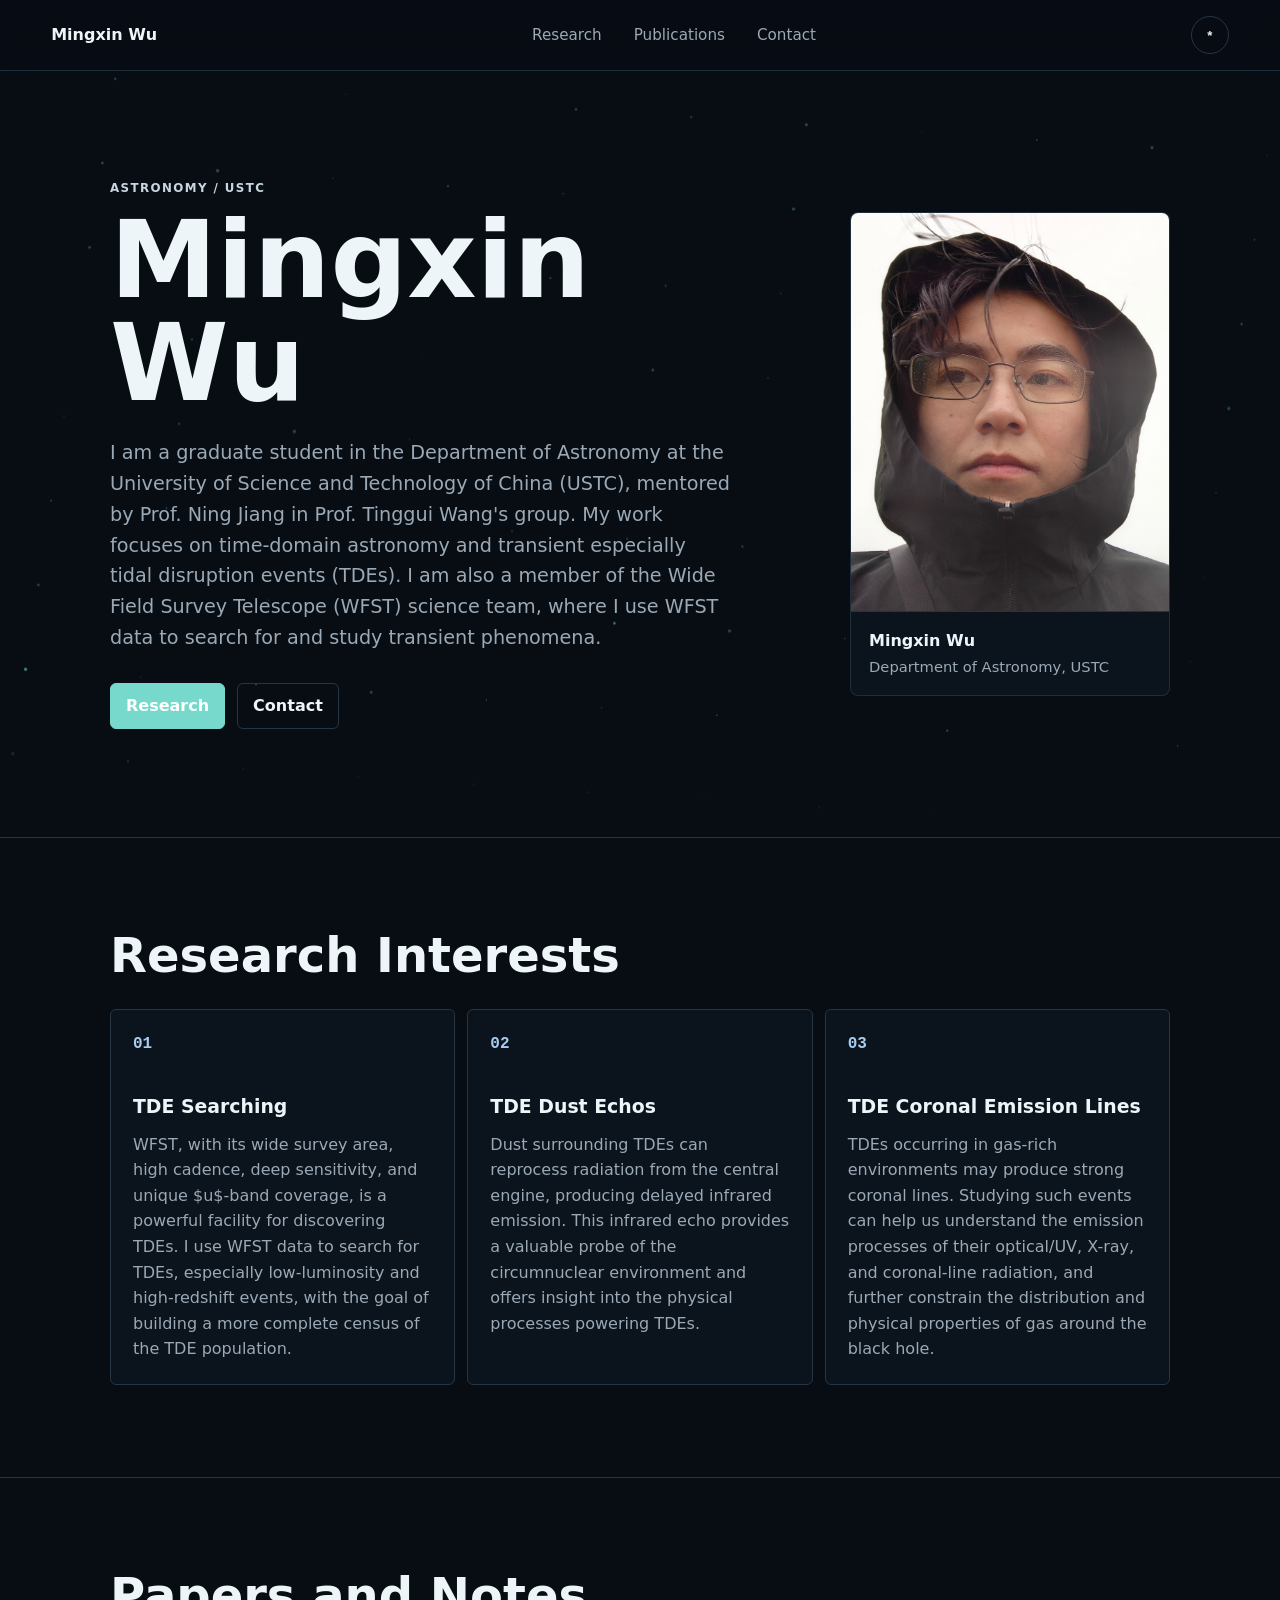
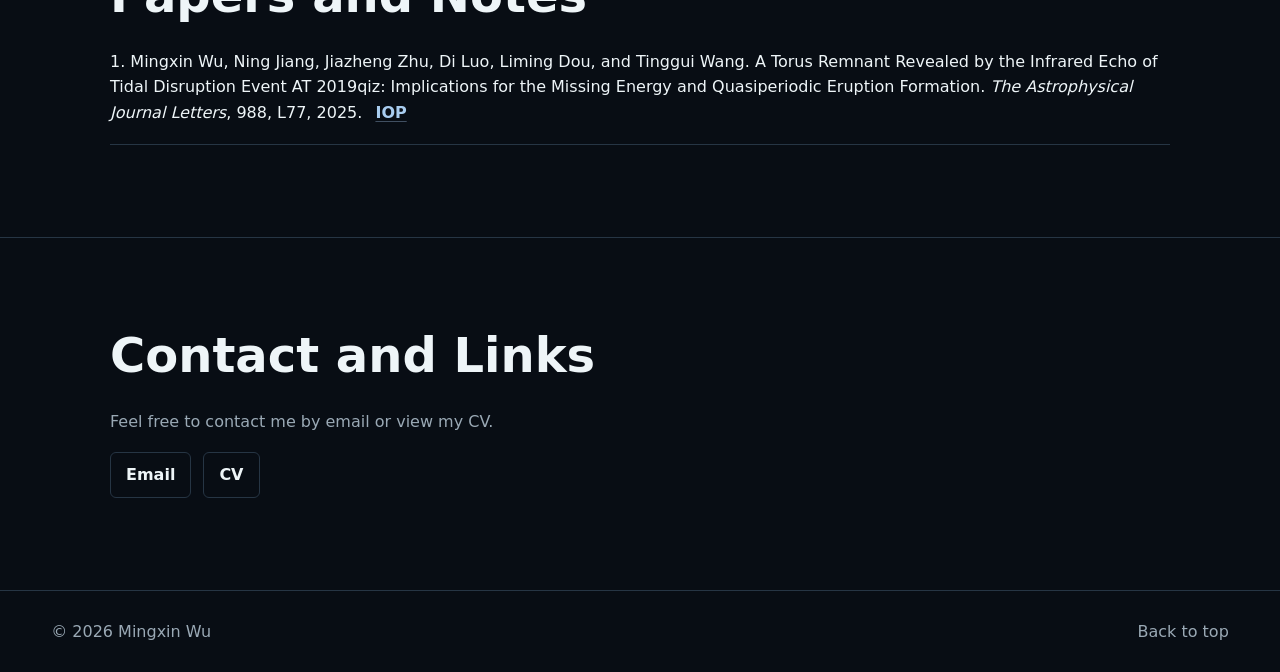
==== index.html @ 7994d17b "change" ====
<!doctype html>
<html lang="en">
  <head>
    <meta charset="utf-8">
    <meta name="viewport" content="width=device-width, initial-scale=1">
    <meta
      name="description"
      content="Mingxin Wu, master's student in astronomy at the University of Science and Technology of China."
    >
    <meta name="author" content="Mingxin Wu">
    <title>Mingxin Wu | Astronomy</title>
    <link rel="stylesheet" href="styles.css?v=2">
  </head>
  <body>
    <header class="site-header">
      <a class="brand" href="#top" aria-label="Back to home">Mingxin Wu</a>
      <nav class="nav" aria-label="Primary navigation">
        <a href="#research">Research</a>
        <a href="#publications">Publications</a>
        <a href="#contact">Contact</a>
      </nav>
      <button class="theme-toggle" type="button" aria-label="Toggle color theme" title="Toggle color theme">
        <span class="theme-icon" aria-hidden="true">*</span>
      </button>
    </header>

    <main id="top">
      <section class="hero" aria-labelledby="hero-title">
        <canvas id="sky-map" class="sky-map" aria-hidden="true"></canvas>
        <div class="hero-inner">
          <div class="hero-copy">
            <p class="eyebrow">Astronomy / USTC</p>
            <h1 id="hero-title">Mingxin Wu</h1>
            <p class="lead">
              I am a graduate student in the Department of Astronomy at the University of Science
              and Technology of China (USTC), mentored by Prof. Ning Jiang in Prof. Tinggui Wang's group. My work focuses on time-domain astronomy and transient
              especially tidal disruption events (TDEs). I am also a member of the Wide Field Survey Telescope (WFST) science team, where I use WFST data to search for and study transient phenomena.
            </p>
            <div class="hero-actions" aria-label="Quick links">
              <a class="button primary" href="#research">Research</a>
              <a class="button secondary" href="#contact">Contact</a>
            </div>
          </div>

          <figure class="profile-panel">
            <img
              class="profile-photo"
              src="assets/profile.jpg"
              onerror="this.onerror=null; this.src='assets/profile-placeholder.svg';"
              alt="Portrait of Mingxin Wu"
            >
            <figcaption>
              <strong>Mingxin Wu</strong>
              <span>Department of Astronomy, USTC</span>
            </figcaption>
          </figure>
        </div>
      </section>

      <section id="research" class="section">
        <div class="section-heading">
          <h2>Research Interests</h2>
        </div>
        <div class="feature-grid">
          <article class="feature">
            <span class="feature-index">01</span>
            <h3>TDE Searching</h3>
            <p>WFST, with its wide survey area, high cadence, deep sensitivity, and unique $u$-band coverage, is a powerful facility for discovering TDEs. I use WFST data to search for TDEs, especially low-luminosity and high-redshift events, with the goal of building a more complete census of the TDE population.</p>
          </article>
          <article class="feature">
            <span class="feature-index">02</span>
            <h3>TDE Dust Echos</h3>
            <p>Dust surrounding TDEs can reprocess radiation from the central engine, producing delayed infrared emission. This infrared echo provides a valuable probe of the circumnuclear environment and offers insight into the physical processes powering TDEs.</p>
          </article>
          <article class="feature">
            <span class="feature-index">03</span>
            <h3>TDE Coronal Emission Lines</h3>
            <p>TDEs occurring in gas-rich environments may produce strong coronal lines. Studying such events can help us understand the emission processes of their optical/UV, X-ray, and coronal-line radiation, and further constrain the distribution and physical properties of gas around the black hole.</p>
          </article>
        </div>
      </section>

      <section id="publications" class="section">
        <div class="content-wrap">
          <div class="block-heading">
            <h2>Papers and Notes</h2>
          </div>
          <ol class="publication-list">
            <li>
              <span>
                Mingxin Wu, Ning Jiang, Jiazheng Zhu, Di Luo, Liming Dou, and Tinggui Wang.
                A Torus Remnant Revealed by the Infrared Echo of Tidal Disruption Event AT 2019qiz:
                Implications for the Missing Energy and Quasiperiodic Eruption Formation.
                <em>The Astrophysical Journal Letters</em>, 988, L77, 2025.
              </span>
              <a href="https://iopscience.iop.org/article/10.3847/2041-8213/adf229">IOP</a>
            </li>
          </ol>
        </div>
      </section>

      <section id="contact" class="section contact">
        <div class="content-wrap">
          <div class="block-heading">
            <h2>Contact and Links</h2>
          </div>
          <div class="contact-body">
            <p>Feel free to contact me by email or view my CV.</p>
            <div class="link-row" aria-label="Personal links">
              <a href="mailto:wmx112611226@mail.ustc.edu.cn">Email</a>
              <a href="#">CV</a>
            </div>
          </div>
        </div>
      </section>
    </main>

    <footer class="footer">
      <span>&copy; <span id="year"></span> Mingxin Wu</span>
      <a href="#top">Back to top</a>
    </footer>

    <script src="script.js?v=2"></script>
  </body>
</html>
---- styles.css ----
:root {
  color-scheme: dark;
  --bg: #080d14;
  --surface: #0d1520;
  --surface-strong: #121d2a;
  --text: #eef5f8;
  --muted: #9aa9b5;
  --line: #263544;
  --accent: #77d8cc;
  --accent-strong: #a8ccef;
  --warm: #c7d6df;
  --sky: #d8edf8;
  --shadow: none;
  font-family: Inter, ui-sans-serif, system-ui, -apple-system, BlinkMacSystemFont, "Segoe UI", sans-serif;
}

:root[data-theme="light"] {
  color-scheme: light;
  --bg: #f6f8fa;
  --surface: #ffffff;
  --surface-strong: #eef4f7;
  --text: #15202a;
  --muted: #5f6f7a;
  --line: #d8e0e6;
  --accent: #0f766e;
  --accent-strong: #245d86;
  --warm: #4d6574;
  --sky: #18324a;
  --shadow: none;
}

* {
  box-sizing: border-box;
}

html {
  scroll-behavior: smooth;
}

body {
  margin: 0;
  background: var(--bg);
  color: var(--text);
  line-height: 1.6;
}

a {
  color: inherit;
  text-decoration-color: color-mix(in srgb, currentColor 35%, transparent);
  text-underline-offset: 0.2em;
}

.site-header {
  position: sticky;
  top: 0;
  z-index: 20;
  display: grid;
  grid-template-columns: auto 1fr auto;
  gap: 24px;
  align-items: center;
  padding: 16px clamp(18px, 4vw, 54px);
  border-bottom: 1px solid color-mix(in srgb, var(--line) 80%, transparent);
  background: color-mix(in srgb, var(--bg) 90%, transparent);
  backdrop-filter: blur(18px);
}

.brand {
  font-weight: 800;
  letter-spacing: 0;
  text-decoration: none;
}

.nav {
  display: flex;
  justify-content: center;
  gap: clamp(12px, 3vw, 32px);
  font-size: 0.95rem;
}

.nav a,
.footer a {
  text-decoration: none;
  color: var(--muted);
}

.nav a:hover,
.footer a:hover {
  color: var(--text);
}

.theme-toggle {
  width: 38px;
  height: 38px;
  border: 1px solid var(--line);
  border-radius: 50%;
  background: transparent;
  color: var(--text);
  cursor: pointer;
  font-weight: 800;
}

.theme-toggle:hover {
  border-color: var(--accent);
}

.hero {
  position: relative;
  min-height: min(680px, calc(100vh - 54px));
  display: grid;
  align-items: center;
  overflow: hidden;
  padding: clamp(68px, 9vw, 108px) clamp(18px, 4vw, 54px);
  border-bottom: 1px solid var(--line);
}

.sky-map {
  position: absolute;
  inset: 0;
  width: 100%;
  height: 100%;
}

.hero::after {
  content: "";
  position: absolute;
  inset: auto 0 0;
  height: 20%;
  background: linear-gradient(to bottom, transparent, var(--bg) 88%);
  pointer-events: none;
}

.hero-inner {
  position: relative;
  z-index: 1;
  display: grid;
  grid-template-columns: minmax(0, 1fr) minmax(240px, 320px);
  gap: clamp(36px, 6vw, 82px);
  align-items: center;
  width: min(1060px, 100%);
  margin: 0 auto;
}

.hero-copy {
  max-width: 780px;
}

.profile-panel {
  margin: 0;
  border: 1px solid color-mix(in srgb, var(--line) 78%, transparent);
  border-radius: 8px;
  background: color-mix(in srgb, var(--surface) 82%, transparent);
  box-shadow: var(--shadow);
  overflow: hidden;
}

.profile-photo {
  display: block;
  width: 100%;
  aspect-ratio: 4 / 5;
  object-fit: cover;
  background: var(--surface-strong);
}

.profile-panel figcaption {
  display: grid;
  gap: 2px;
  padding: 16px 18px;
  border-top: 1px solid var(--line);
}

.profile-panel span {
  color: var(--muted);
  font-size: 0.92rem;
}

.eyebrow,
.section-label,
.meta {
  margin: 0 0 10px;
  color: var(--warm);
  font-size: 0.74rem;
  font-weight: 800;
  letter-spacing: 0.12em;
  text-transform: uppercase;
}

h1,
h2,
h3,
p {
  overflow-wrap: anywhere;
}

h1 {
  max-width: 10ch;
  margin: 0;
  font-size: clamp(3.5rem, 8.4vw, 7rem);
  line-height: 0.96;
  letter-spacing: 0;
}

h2 {
  margin: 0;
  font-size: clamp(1.75rem, 3.8vw, 3rem);
  line-height: 1.06;
  letter-spacing: 0;
}

h3 {
  margin: 0 0 10px;
  font-size: 1.18rem;
}

.lead {
  max-width: 620px;
  margin: 24px 0 0;
  color: var(--muted);
  font-size: clamp(1.02rem, 1.65vw, 1.2rem);
}

.hero-actions,
.link-row {
  display: flex;
  flex-wrap: wrap;
  gap: 12px;
  margin-top: 30px;
}

.button,
.link-row a {
  display: inline-flex;
  min-height: 44px;
  align-items: center;
  justify-content: center;
  border-radius: 6px;
  padding: 9px 15px;
  border: 1px solid var(--line);
  text-decoration: none;
  font-weight: 700;
}

.button.primary {
  border-color: var(--accent);
  background: var(--accent);
  color: #ffffff;
}

.button.secondary,
.link-row a {
  background: transparent;
}

.section {
  padding: clamp(58px, 8vw, 92px) clamp(18px, 4vw, 54px);
  border-bottom: 1px solid var(--line);
}

.section > * {
  width: min(1060px, 100%);
  margin-left: auto;
  margin-right: auto;
}

.content-wrap {
  width: min(1060px, 100%);
  margin-left: auto;
  margin-right: auto;
}

.two-column {
  display: grid;
  grid-template-columns: minmax(220px, 0.7fr) minmax(0, 1.3fr);
  gap: clamp(28px, 6vw, 72px);
  align-items: start;
}

.copy {
  max-width: 760px;
  color: var(--muted);
  font-size: 1.06rem;
}

.section-heading {
  display: block;
  gap: 24px;
  margin-bottom: 28px;
}

.stacked-heading {
  display: block;
}

.block-heading {
  margin-bottom: 28px;
}

.feature-grid {
  display: grid;
  grid-template-columns: repeat(3, minmax(0, 1fr));
  gap: 12px;
}

.feature,
.project {
  border: 1px solid var(--line);
  border-radius: 6px;
  background: color-mix(in srgb, var(--surface) 72%, transparent);
  box-shadow: var(--shadow);
}

.feature {
  min-height: 190px;
  padding: 22px;
}

.feature-index {
  display: block;
  margin-bottom: 34px;
  color: var(--accent-strong);
  font-family: ui-monospace, SFMono-Regular, Consolas, "Liberation Mono", monospace;
  font-weight: 800;
}

.feature p,
.project p,
.contact p {
  margin: 0;
  color: var(--muted);
}

.project-list {
  display: grid;
  gap: 10px;
}

.project {
  display: grid;
  grid-template-columns: minmax(200px, 0.8fr) minmax(0, 1.2fr) auto;
  gap: 24px;
  align-items: center;
  padding: 20px;
}

.project a,
.publication-list a {
  color: var(--accent-strong);
  font-weight: 800;
}

.publication-list {
  display: grid;
  gap: 18px;
  margin: 0;
  padding-left: 0;
  list-style-position: inside;
}

.publication-list li {
  padding-bottom: 18px;
  border-bottom: 1px solid var(--line);
}

.publication-list a {
  margin-left: 8px;
}

.contact {
  display: block;
}

.contact-body {
  display: grid;
  gap: 18px;
  align-content: start;
  max-width: 760px;
}

.contact .link-row {
  margin-top: 0;
  justify-content: flex-start;
}

.footer {
  display: flex;
  justify-content: space-between;
  gap: 20px;
  padding: 28px clamp(18px, 4vw, 54px);
  color: var(--muted);
}

@media (max-width: 920px) {
  .hero-inner {
    grid-template-columns: 1fr;
  }

  .profile-panel {
    max-width: 360px;
  }
}

@media (max-width: 820px) {
  .site-header {
    grid-template-columns: 1fr auto;
  }

  .nav {
    grid-column: 1 / -1;
    justify-content: flex-start;
    overflow-x: auto;
    padding-bottom: 2px;
  }

  .two-column,
  .feature-grid {
    grid-template-columns: 1fr;
  }

  .project {
    grid-template-columns: 1fr;
  }
}

@media (max-width: 520px) {
  .site-header {
    padding: 14px 16px;
  }

  .hero,
  .section {
    padding-left: 16px;
    padding-right: 16px;
  }

  h1 {
    font-size: clamp(3.4rem, 22vw, 5.4rem);
  }

  .button,
  .link-row a {
    width: 100%;
  }

  .footer {
    flex-direction: column;
  }
}
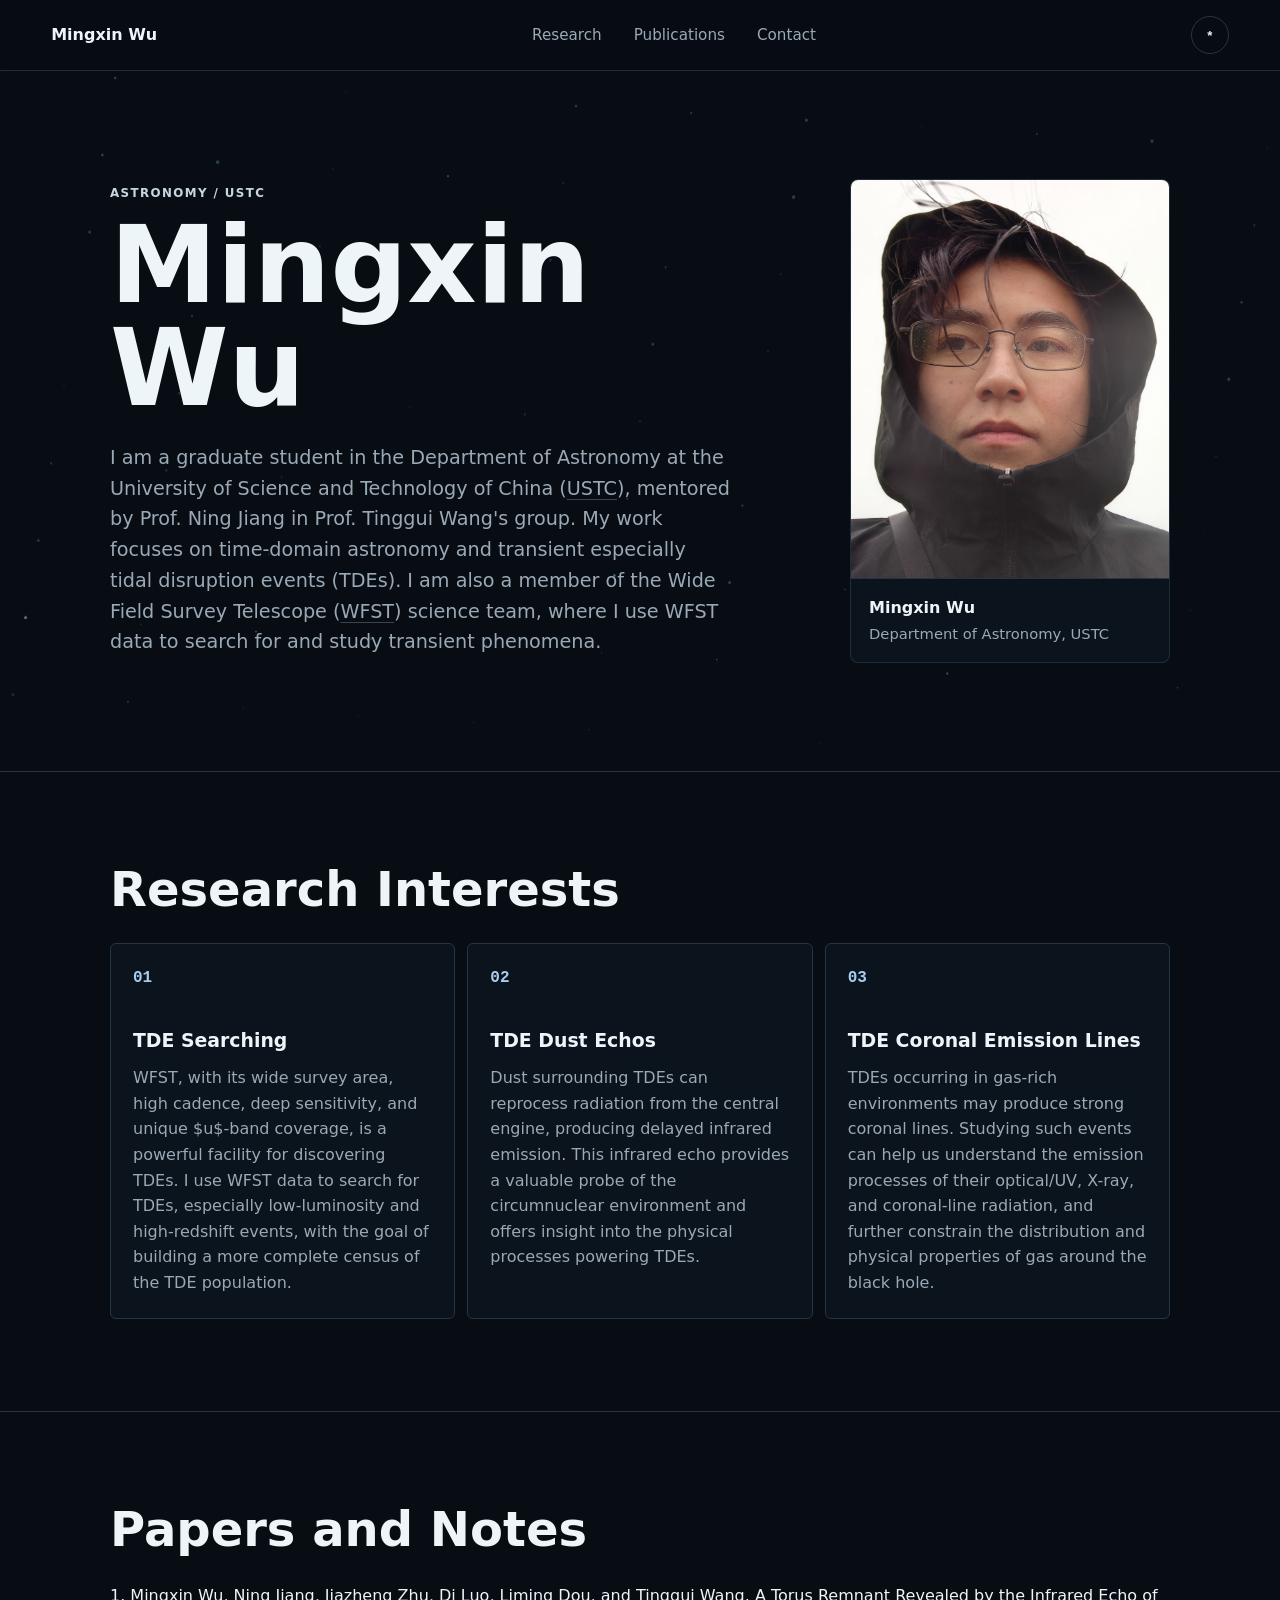
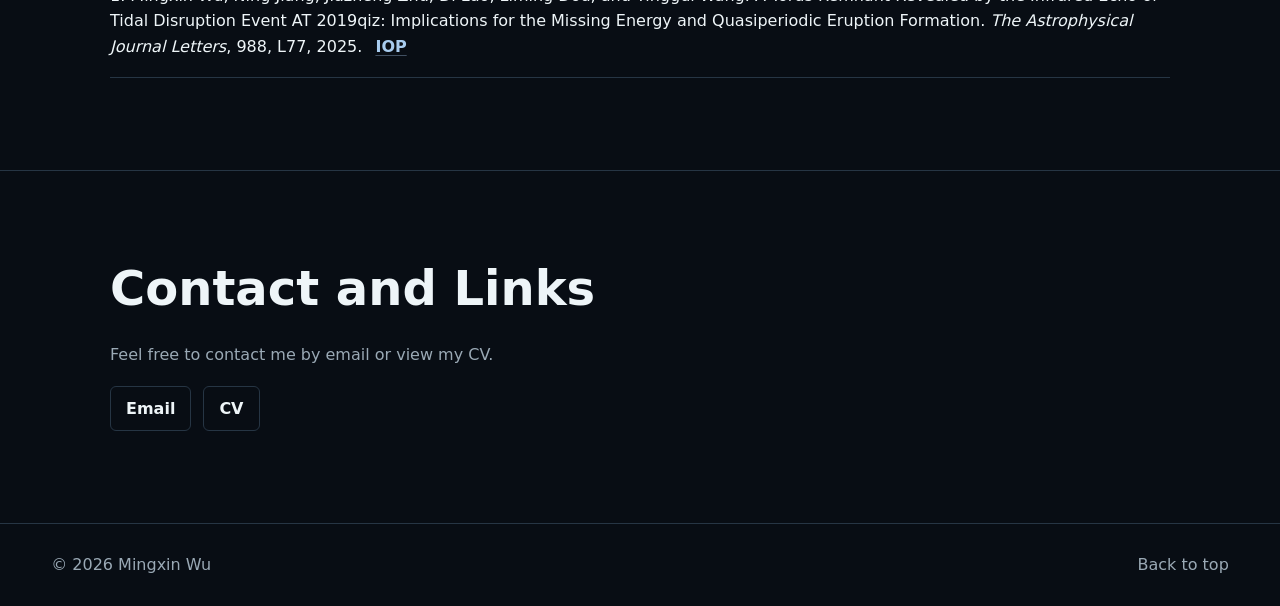
==== commit 3982090c: "change" ====
--- a/index.html
+++ b/index.html
@@ -33,13 +33,9 @@
             <h1 id="hero-title">Mingxin Wu</h1>
             <p class="lead">
               I am a graduate student in the Department of Astronomy at the University of Science
-              and Technology of China (USTC), mentored by Prof. Ning Jiang in Prof. Tinggui Wang's group. My work focuses on time-domain astronomy and transient
-              especially tidal disruption events (TDEs). I am also a member of the Wide Field Survey Telescope (WFST) science team, where I use WFST data to search for and study transient phenomena.
+              and Technology of China (<a href="https://en.ustc.edu.cn/">USTC</a>), mentored by Prof. Ning Jiang in Prof. Tinggui Wang's group. My work focuses on time-domain astronomy and transient
+              especially tidal disruption events (TDEs). I am also a member of the Wide Field Survey Telescope (<a href="https://wfst.ustc.edu.cn/zh/">WFST</a>) science team, where I use WFST data to search for and study transient phenomena.
             </p>
-            <div class="hero-actions" aria-label="Quick links">
-              <a class="button primary" href="#research">Research</a>
-              <a class="button secondary" href="#contact">Contact</a>
-            </div>
           </div>
 
           <figure class="profile-panel">
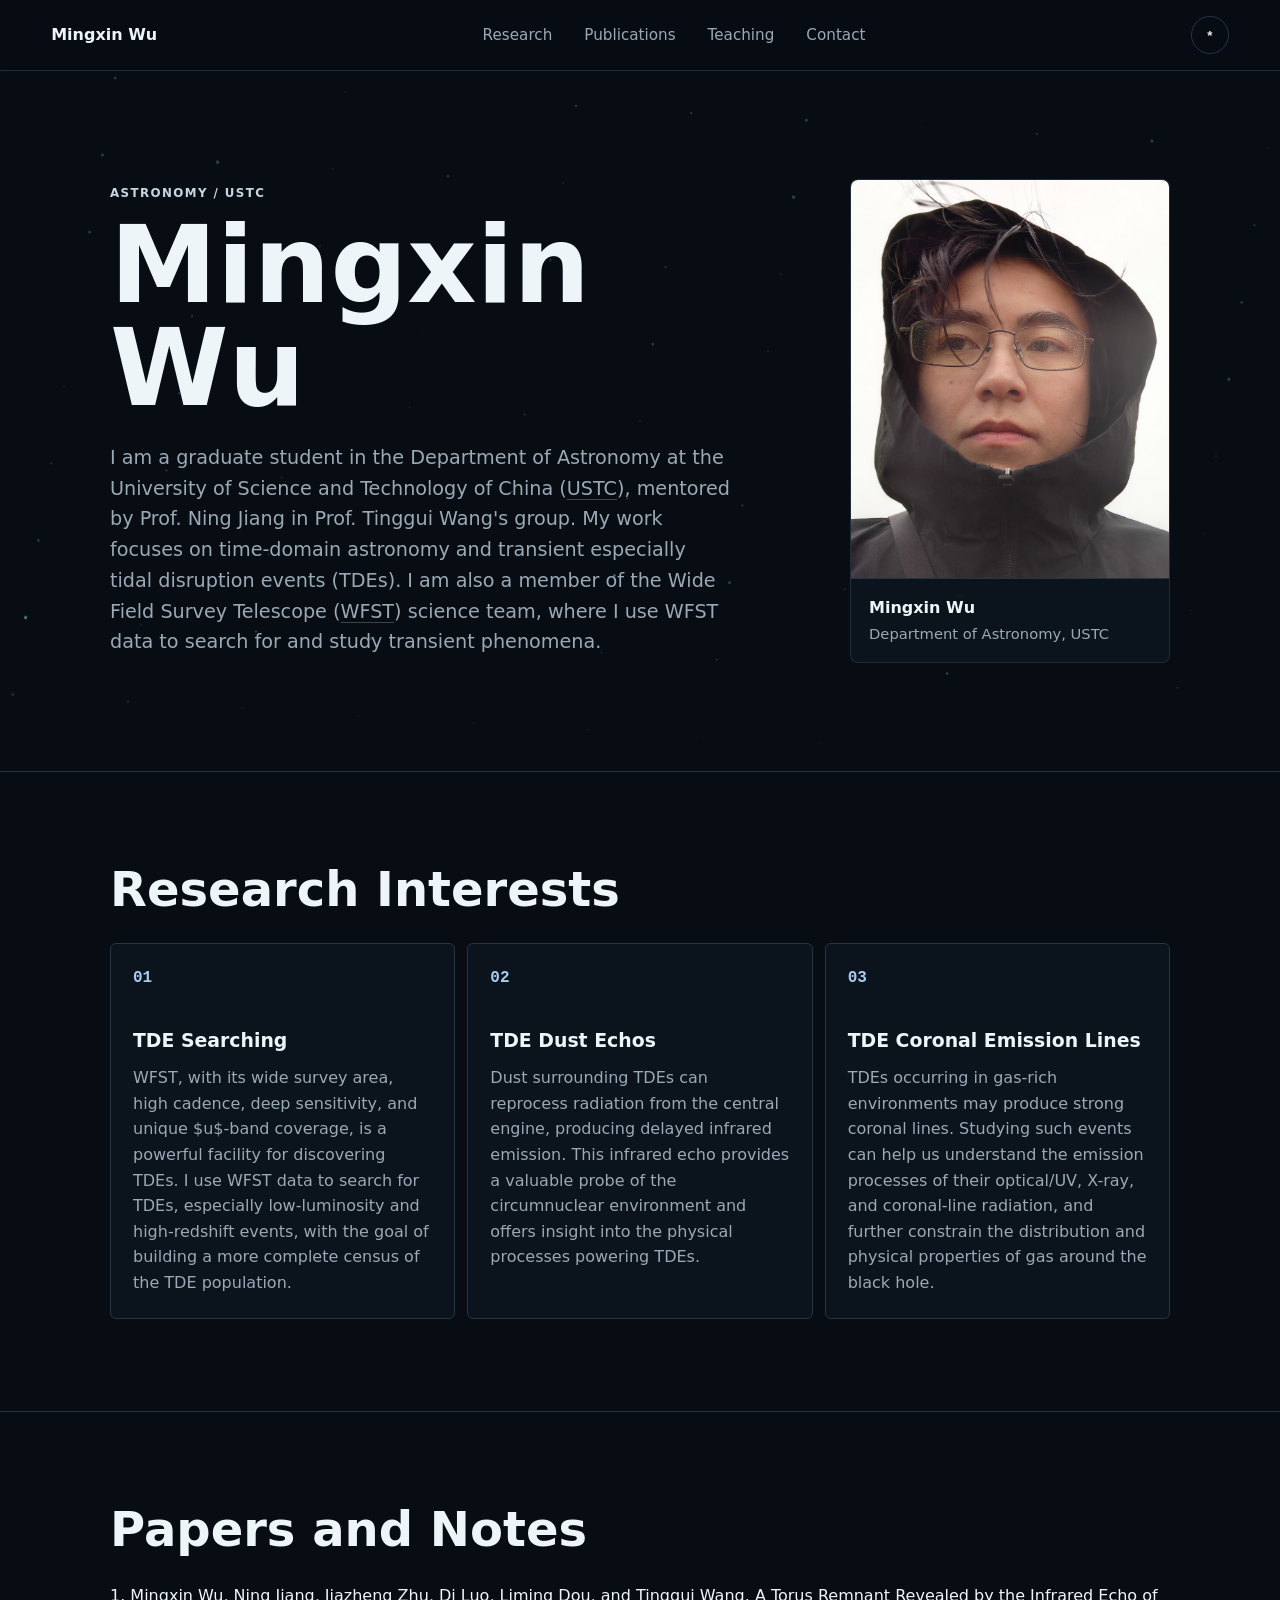
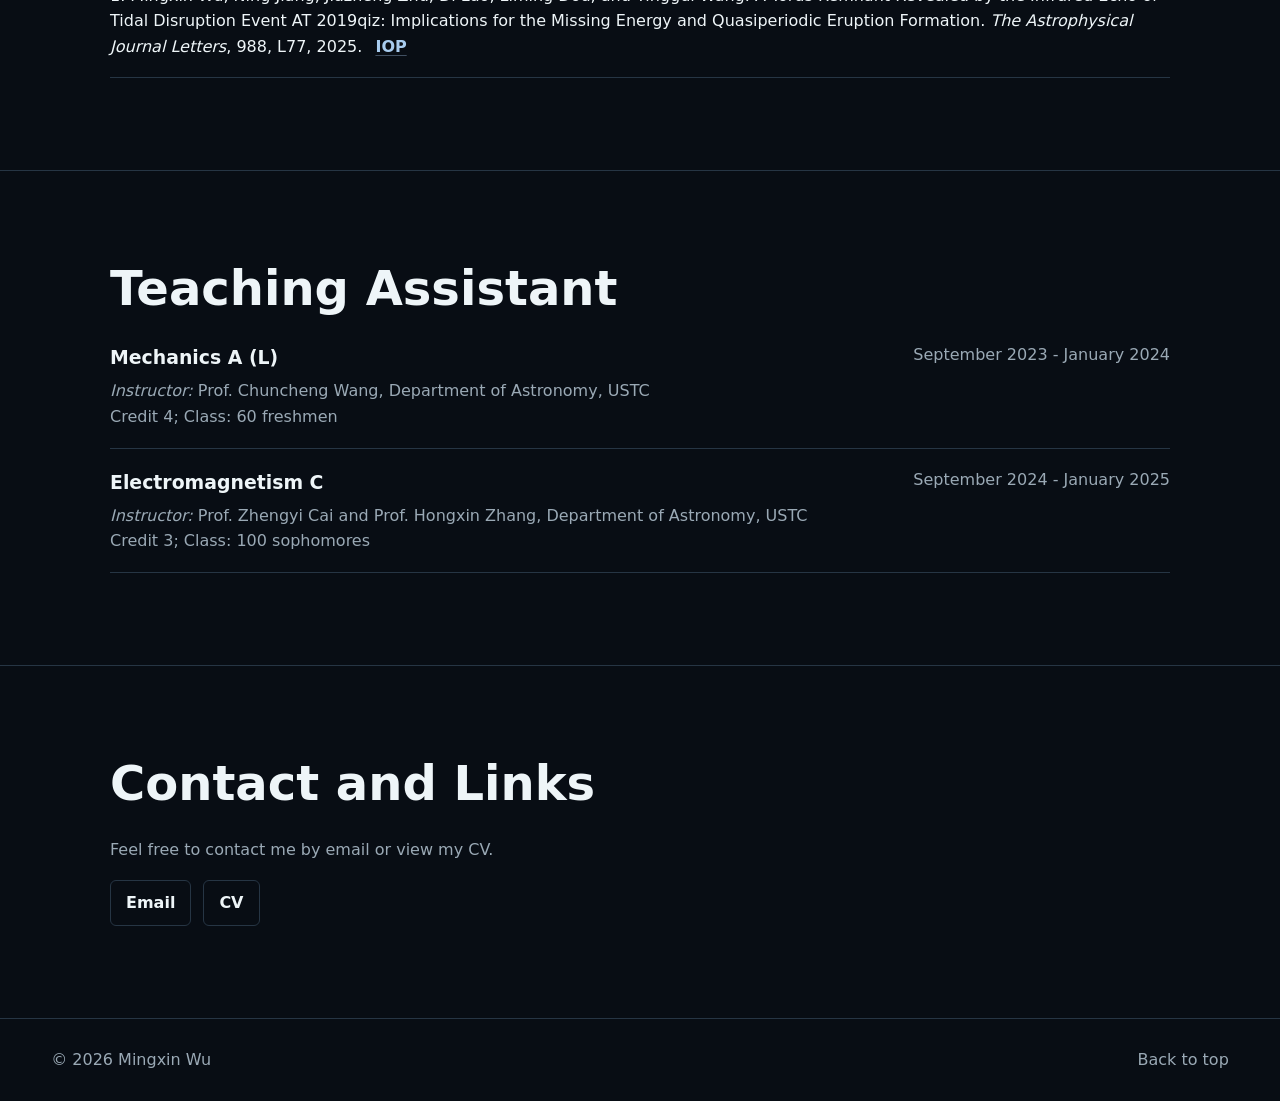
==== commit 54704783: "add teaching" ====
--- a/index.html
+++ b/index.html
@@ -17,6 +17,7 @@
       <nav class="nav" aria-label="Primary navigation">
         <a href="#research">Research</a>
         <a href="#publications">Publications</a>
+        <a href="#teaching">Teaching</a>
         <a href="#contact">Contact</a>
       </nav>
       <button class="theme-toggle" type="button" aria-label="Toggle color theme" title="Toggle color theme">
@@ -95,6 +96,32 @@
         </div>
       </section>
 
+      <section id="teaching" class="section">
+        <div class="content-wrap">
+          <div class="block-heading">
+            <h2>Teaching Assistant</h2>
+          </div>
+          <div class="teaching-list">
+            <article class="teaching-item">
+              <div>
+                <h3>Mechanics A (L)</h3>
+                <p><em>Instructor:</em> Prof. Chuncheng Wang, Department of Astronomy, USTC</p>
+                <p>Credit 4; Class: 60 freshmen</p>
+              </div>
+              <p class="teaching-date">September 2023 - January 2024</p>
+            </article>
+            <article class="teaching-item">
+              <div>
+                <h3>Electromagnetism C</h3>
+                <p><em>Instructor:</em> Prof. Zhengyi Cai and Prof. Hongxin Zhang, Department of Astronomy, USTC</p>
+                <p>Credit 3; Class: 100 sophomores</p>
+              </div>
+              <p class="teaching-date">September 2024 - January 2025</p>
+            </article>
+          </div>
+        </div>
+      </section>
+
       <section id="contact" class="section contact">
         <div class="content-wrap">
           <div class="block-heading">
--- a/styles.css
+++ b/styles.css
@@ -364,6 +364,33 @@
   margin-left: 8px;
 }
 
+.teaching-list {
+  display: grid;
+  gap: 18px;
+}
+
+.teaching-item {
+  display: grid;
+  grid-template-columns: minmax(0, 1fr) auto;
+  gap: 24px;
+  padding-bottom: 18px;
+  border-bottom: 1px solid var(--line);
+}
+
+.teaching-item h3 {
+  margin-bottom: 6px;
+}
+
+.teaching-item p {
+  margin: 0;
+  color: var(--muted);
+}
+
+.teaching-date {
+  white-space: nowrap;
+  color: var(--text);
+}
+
 .contact {
   display: block;
 }
@@ -418,6 +445,15 @@
   .project {
     grid-template-columns: 1fr;
   }
+
+  .teaching-item {
+    grid-template-columns: 1fr;
+    gap: 8px;
+  }
+
+  .teaching-date {
+    white-space: normal;
+  }
 }
 
 @media (max-width: 520px) {
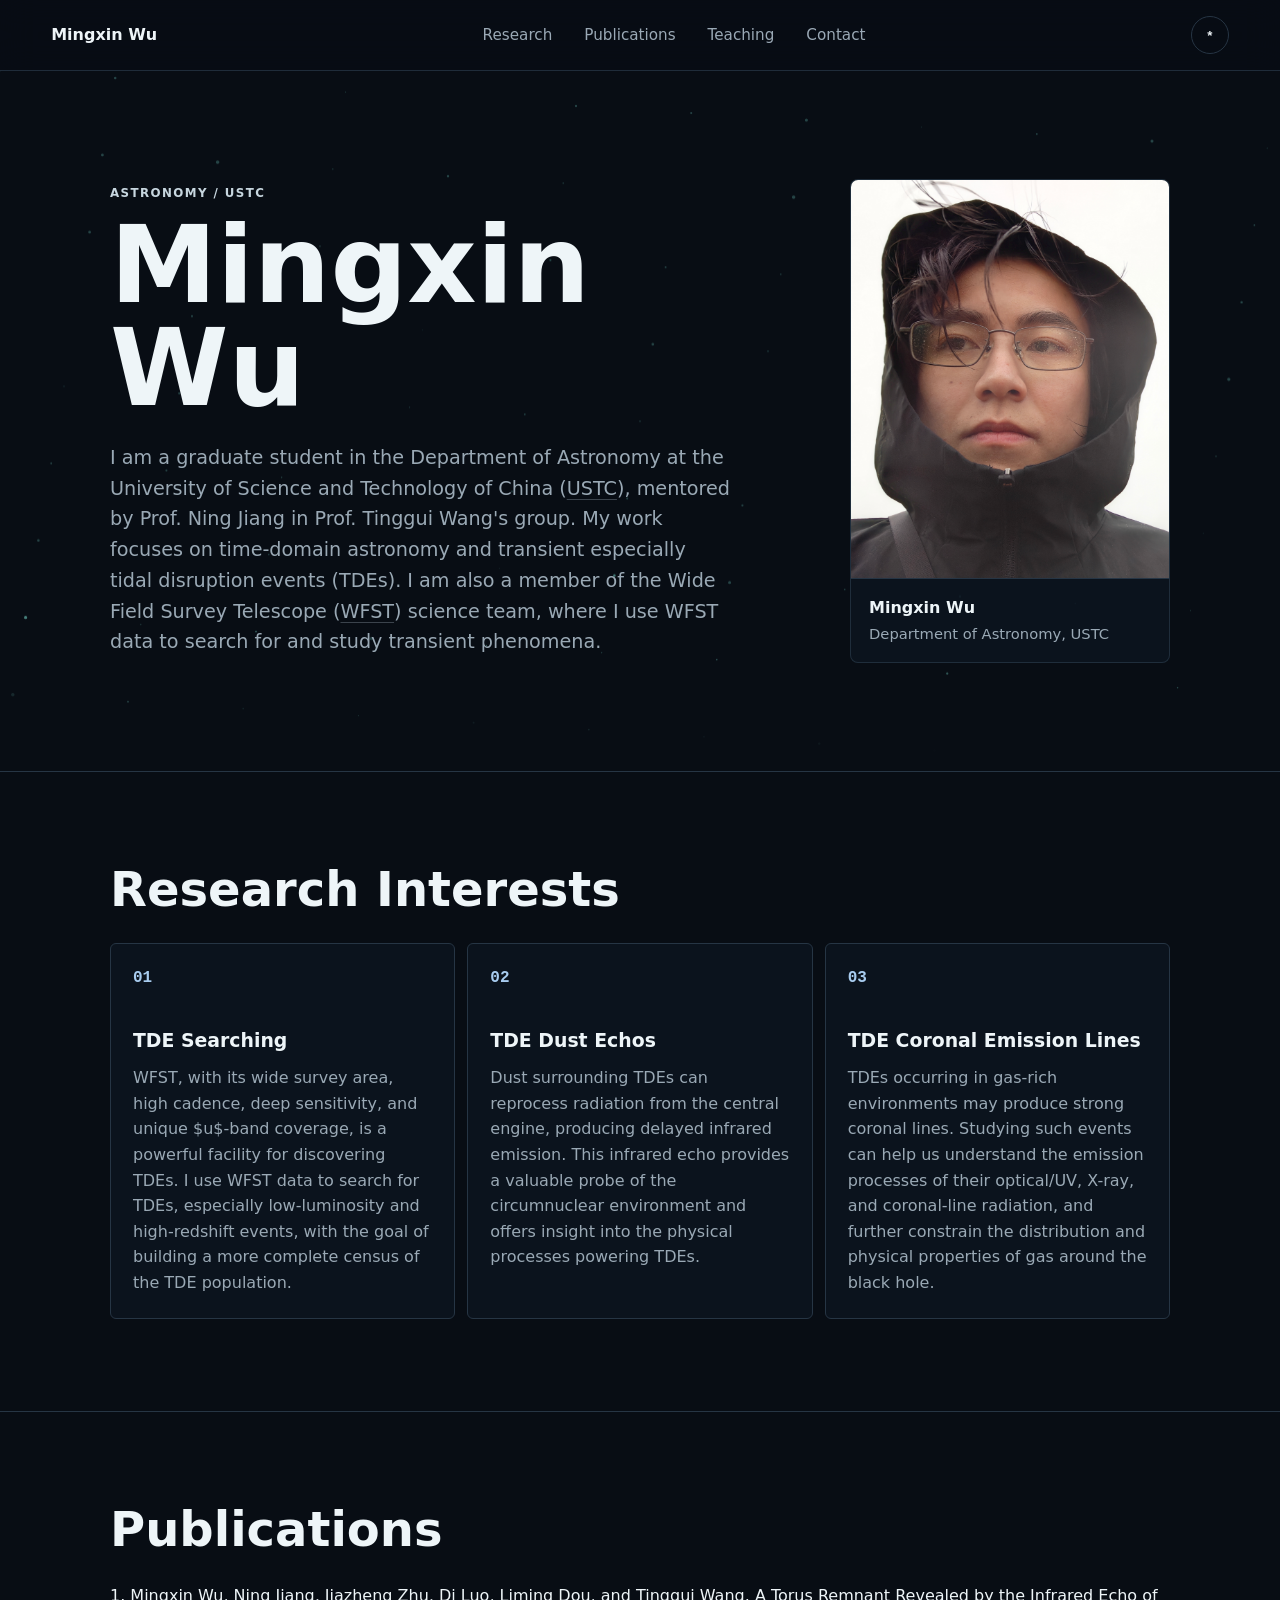
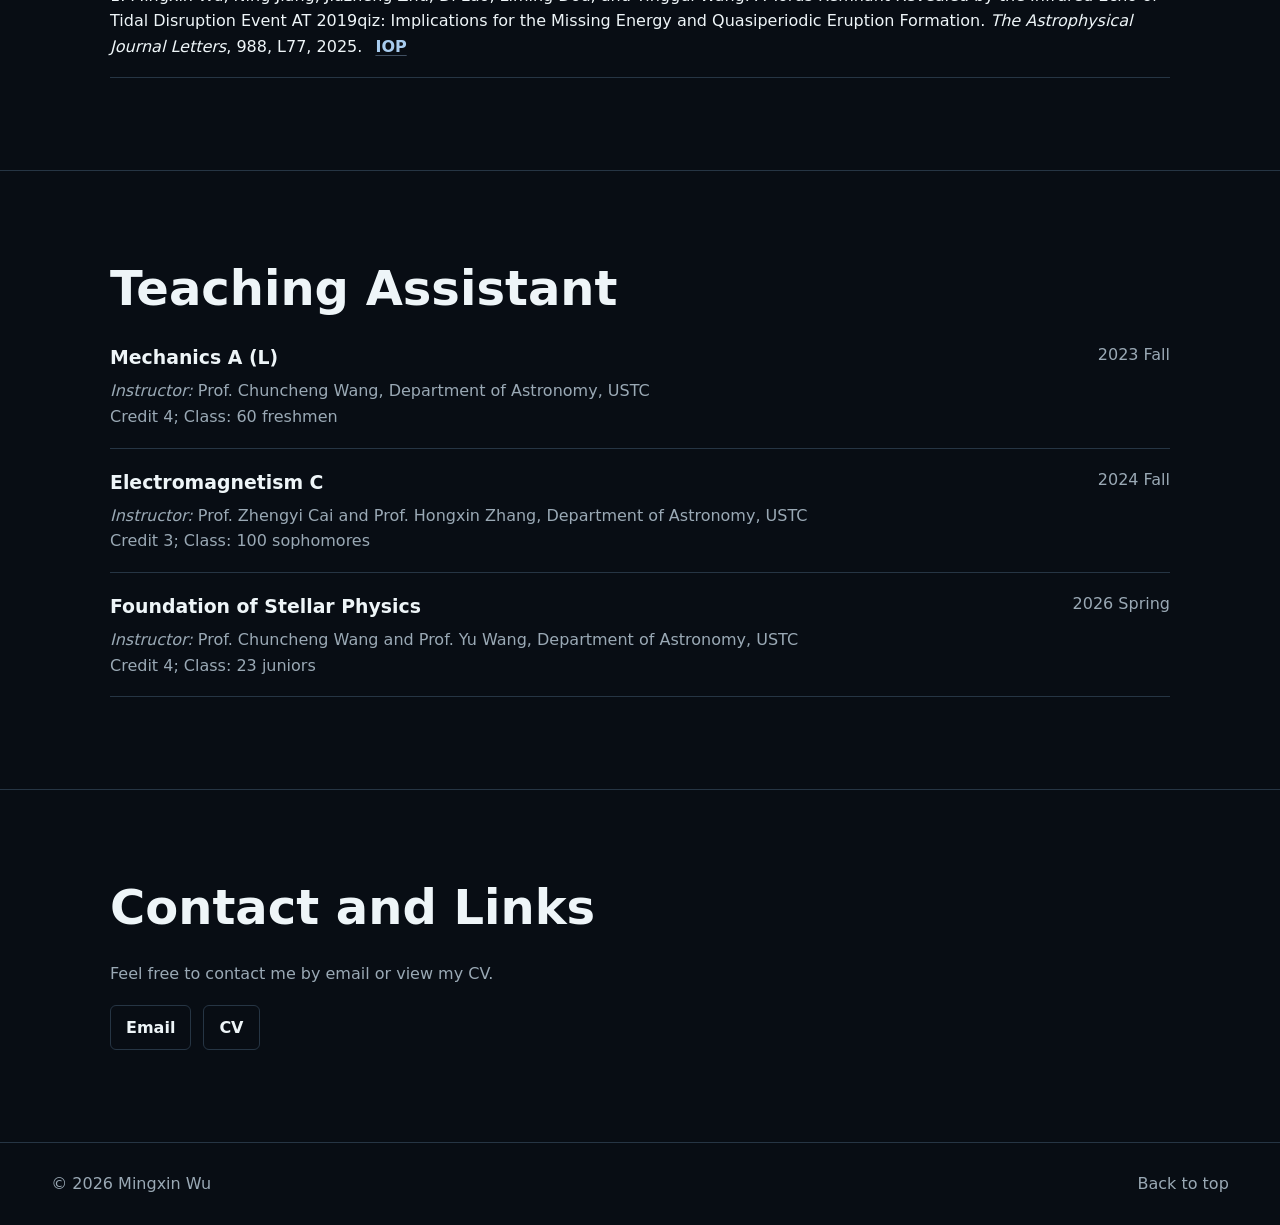
==== commit 4c395bbf: "change" ====
--- a/index.html
+++ b/index.html
@@ -80,7 +80,7 @@
       <section id="publications" class="section">
         <div class="content-wrap">
           <div class="block-heading">
-            <h2>Papers and Notes</h2>
+            <h2>Publications</h2>
           </div>
           <ol class="publication-list">
             <li>
@@ -108,7 +108,7 @@
                 <p><em>Instructor:</em> Prof. Chuncheng Wang, Department of Astronomy, USTC</p>
                 <p>Credit 4; Class: 60 freshmen</p>
               </div>
-              <p class="teaching-date">September 2023 - January 2024</p>
+              <p class="teaching-date">2023 Fall</p>
             </article>
             <article class="teaching-item">
               <div>
@@ -116,7 +116,15 @@
                 <p><em>Instructor:</em> Prof. Zhengyi Cai and Prof. Hongxin Zhang, Department of Astronomy, USTC</p>
                 <p>Credit 3; Class: 100 sophomores</p>
               </div>
-              <p class="teaching-date">September 2024 - January 2025</p>
+              <p class="teaching-date">2024 Fall</p>
+            </article>
+            <article class="teaching-item">
+              <div>
+                <h3>Foundation of Stellar Physics</h3>
+                <p><em>Instructor:</em> Prof. Chuncheng Wang and Prof. Yu Wang, Department of Astronomy, USTC</p>
+                <p>Credit 4; Class: 23 juniors</p>
+              </div>
+              <p class="teaching-date">2026 Spring</p>
             </article>
           </div>
         </div>
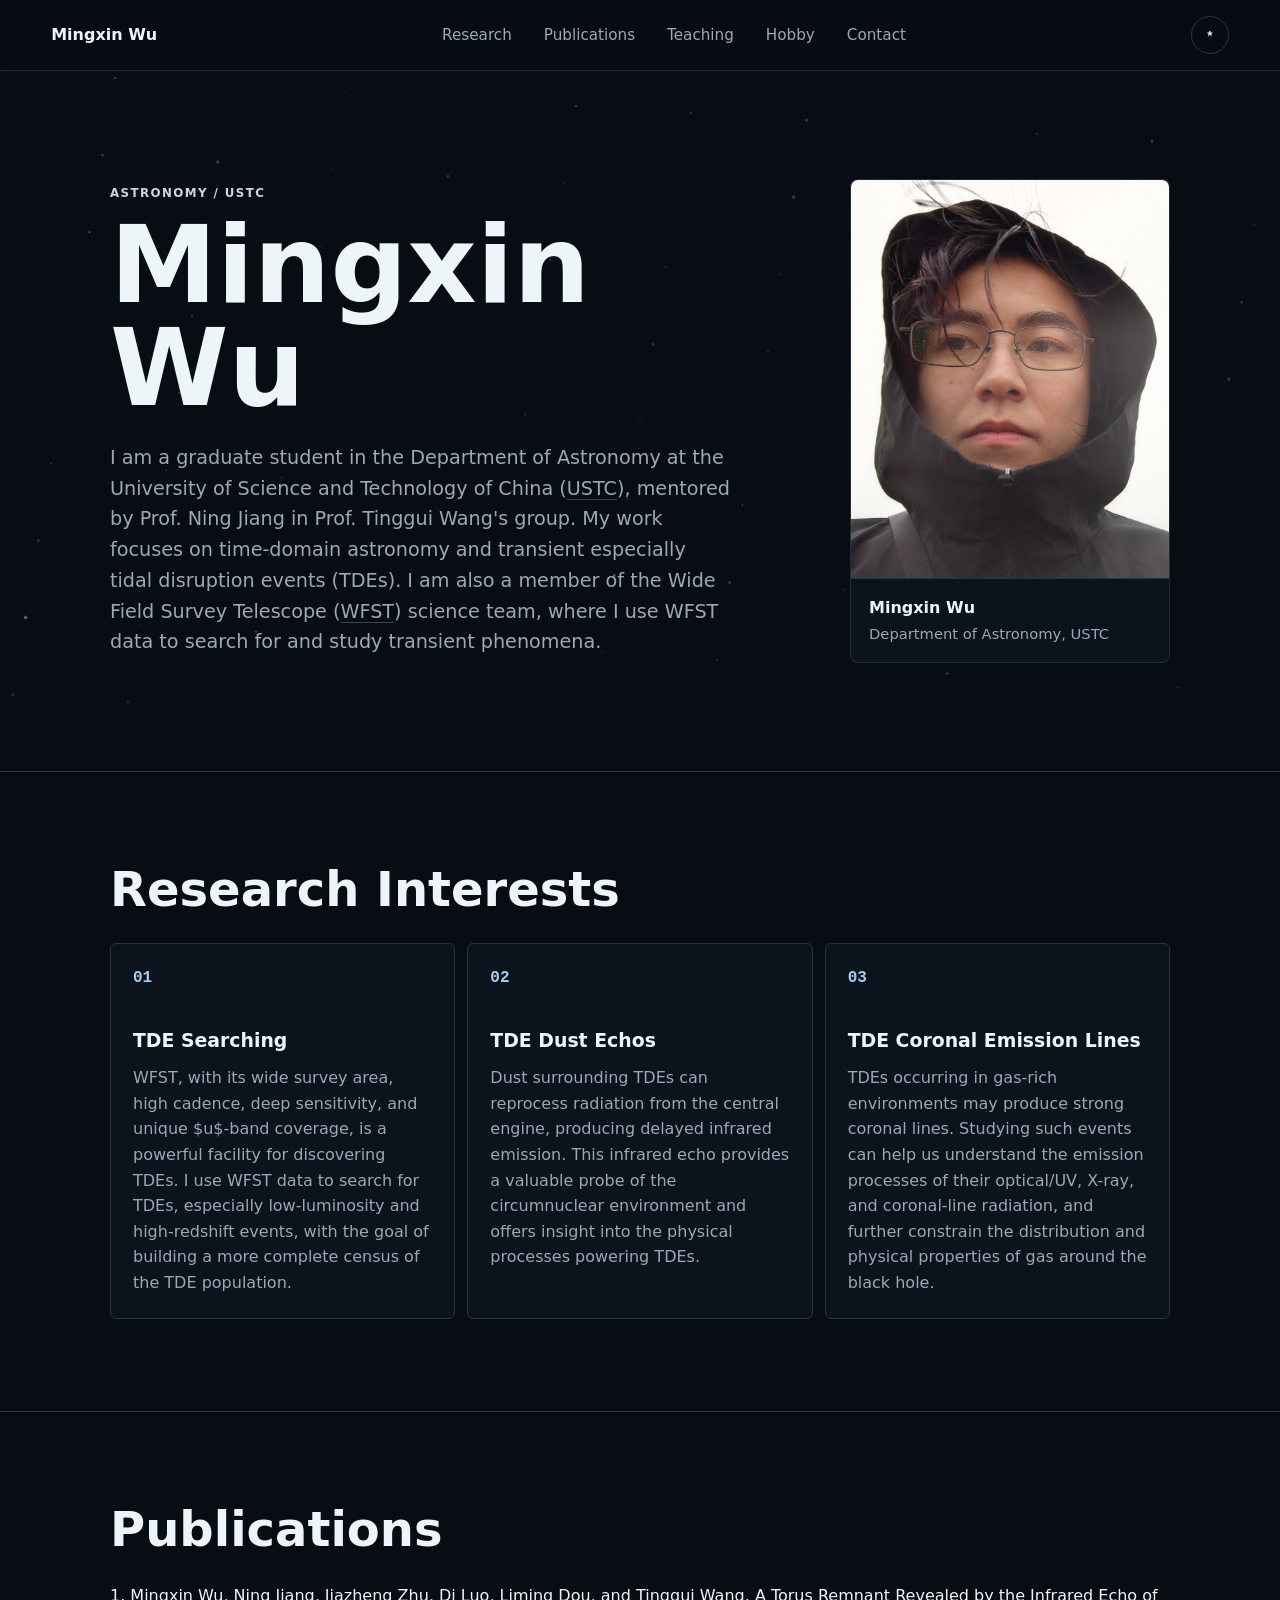
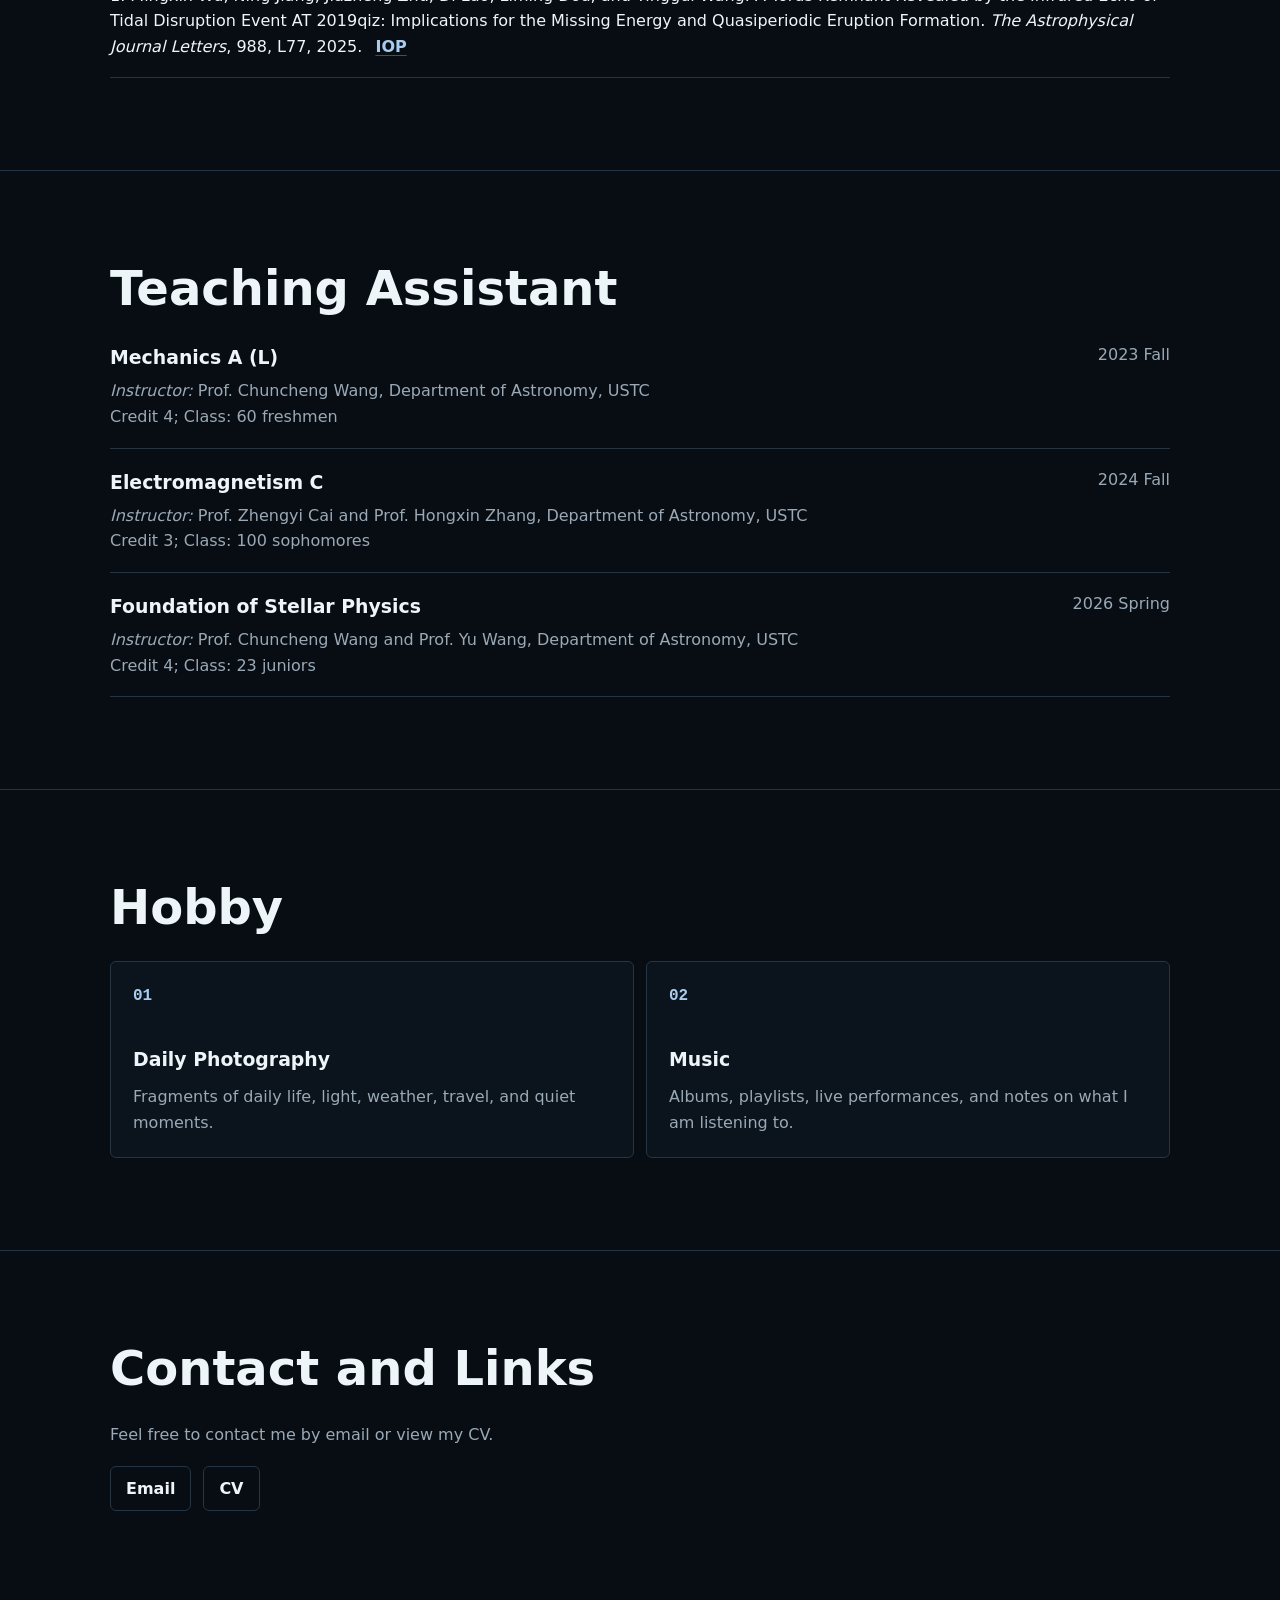
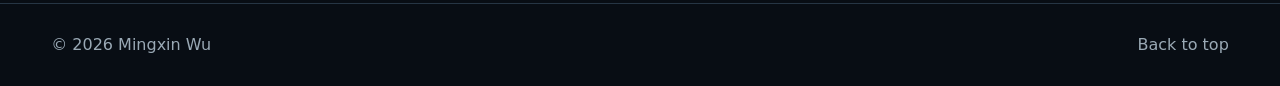
==== commit a4c287bd: "add hobby" ====
--- a/index.html
+++ b/index.html
@@ -18,6 +18,7 @@
         <a href="#research">Research</a>
         <a href="#publications">Publications</a>
         <a href="#teaching">Teaching</a>
+        <a href="#hobby">Hobby</a>
         <a href="#contact">Contact</a>
       </nav>
       <button class="theme-toggle" type="button" aria-label="Toggle color theme" title="Toggle color theme">
@@ -130,6 +131,26 @@
         </div>
       </section>
 
+      <section id="hobby" class="section">
+        <div class="content-wrap">
+          <div class="block-heading">
+            <h2>Hobby</h2>
+          </div>
+          <div class="hobby-grid">
+            <a class="hobby-card" href="photography.html">
+              <span class="feature-index">01</span>
+              <h3>Daily Photography</h3>
+              <p>Fragments of daily life, light, weather, travel, and quiet moments.</p>
+            </a>
+            <a class="hobby-card" href="music.html">
+              <span class="feature-index">02</span>
+              <h3>Music</h3>
+              <p>Albums, playlists, live performances, and notes on what I am listening to.</p>
+            </a>
+          </div>
+        </div>
+      </section>
+
       <section id="contact" class="section contact">
         <div class="content-wrap">
           <div class="block-heading">
--- a/styles.css
+++ b/styles.css
@@ -300,17 +300,36 @@
   gap: 12px;
 }
 
+.hobby-grid {
+  display: grid;
+  grid-template-columns: repeat(2, minmax(0, 1fr));
+  gap: 12px;
+}
+
 .feature,
-.project {
+.project,
+.hobby-card,
+.placeholder-card {
   border: 1px solid var(--line);
   border-radius: 6px;
   background: color-mix(in srgb, var(--surface) 72%, transparent);
   box-shadow: var(--shadow);
 }
 
-.feature {
+.feature,
+.hobby-card,
+.placeholder-card {
   min-height: 190px;
   padding: 22px;
+}
+
+.hobby-card {
+  color: inherit;
+  text-decoration: none;
+}
+
+.hobby-card:hover {
+  border-color: var(--accent);
 }
 
 .feature-index {
@@ -391,6 +410,28 @@
   color: var(--text);
 }
 
+.subpage-hero {
+  padding: clamp(82px, 12vw, 132px) clamp(18px, 4vw, 54px) clamp(58px, 8vw, 92px);
+  border-bottom: 1px solid var(--line);
+}
+
+.subpage-hero h1 {
+  max-width: 12ch;
+}
+
+.photo-grid,
+.music-list {
+  display: grid;
+  grid-template-columns: repeat(3, minmax(0, 1fr));
+  gap: 12px;
+}
+
+.placeholder-card p,
+.hobby-card p {
+  margin: 0;
+  color: var(--muted);
+}
+
 .contact {
   display: block;
 }
@@ -438,7 +479,10 @@
   }
 
   .two-column,
-  .feature-grid {
+  .feature-grid,
+  .hobby-grid,
+  .photo-grid,
+  .music-list {
     grid-template-columns: 1fr;
   }
 
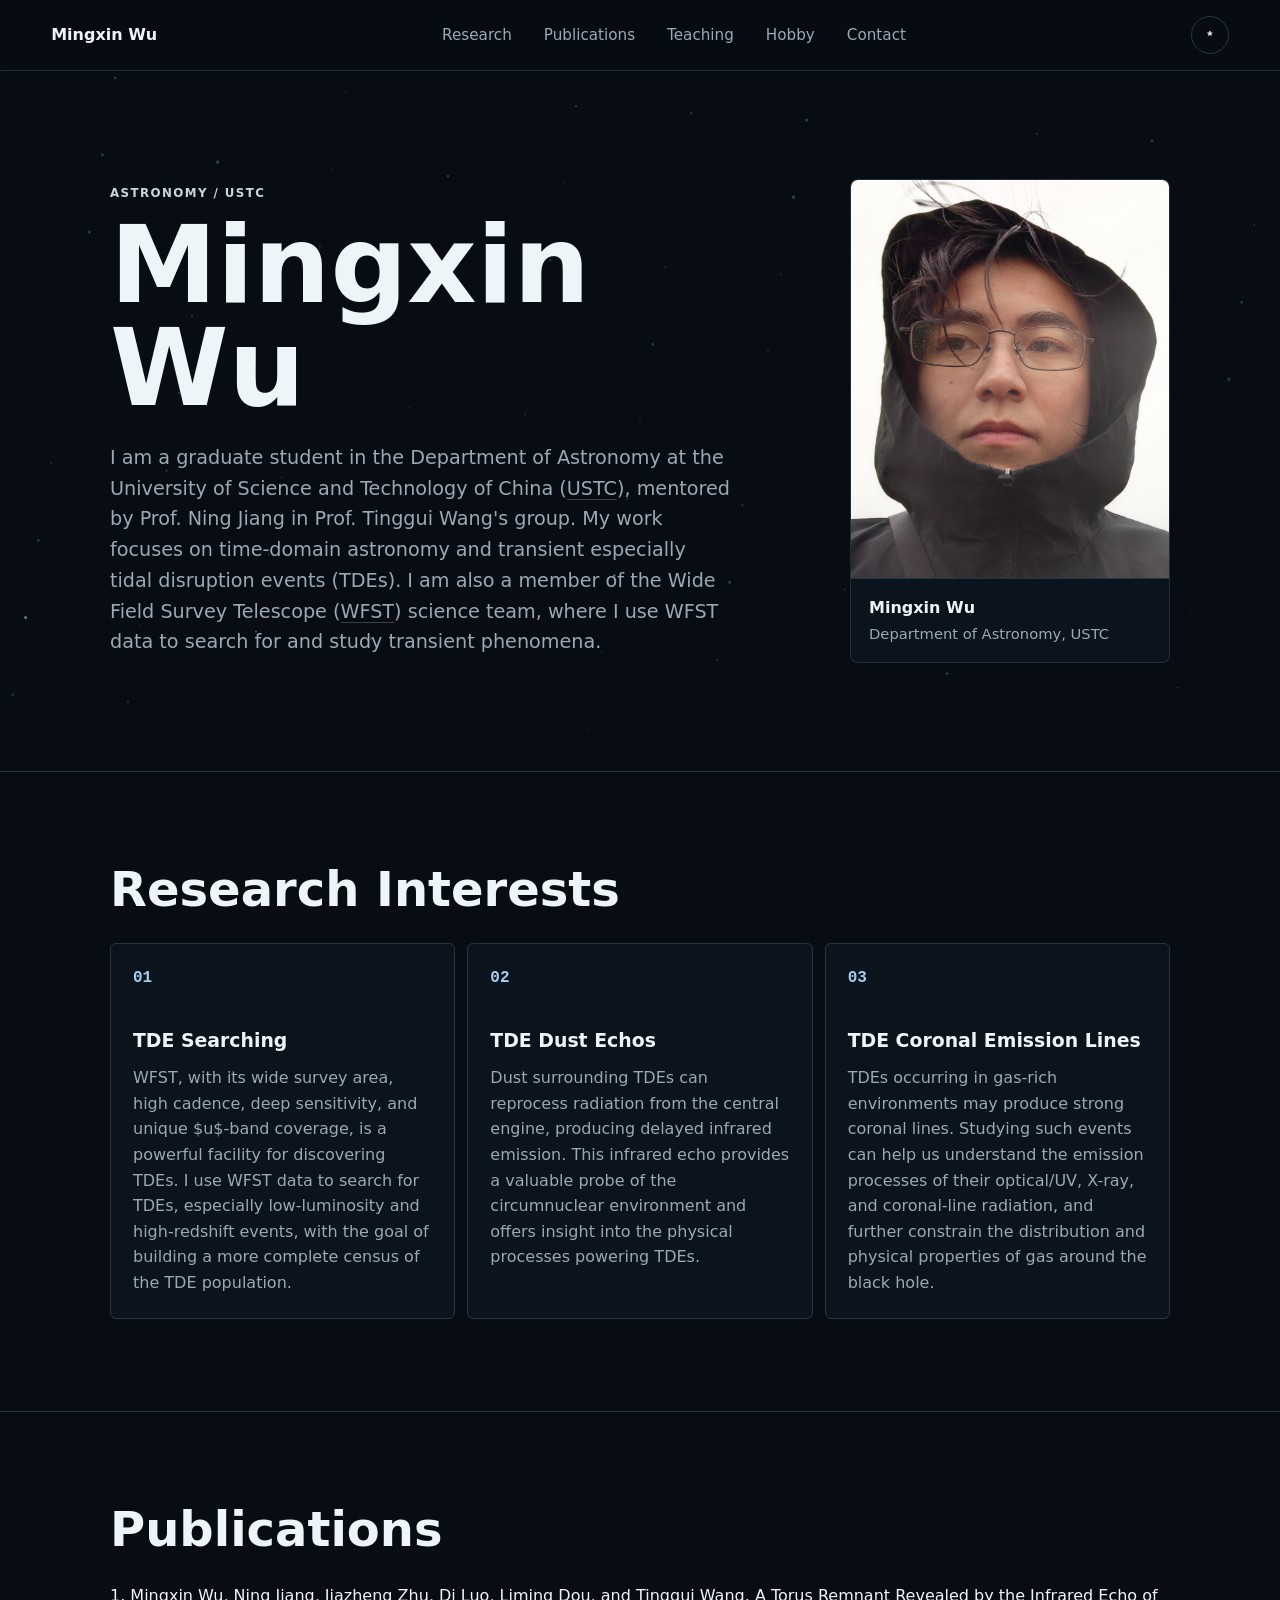
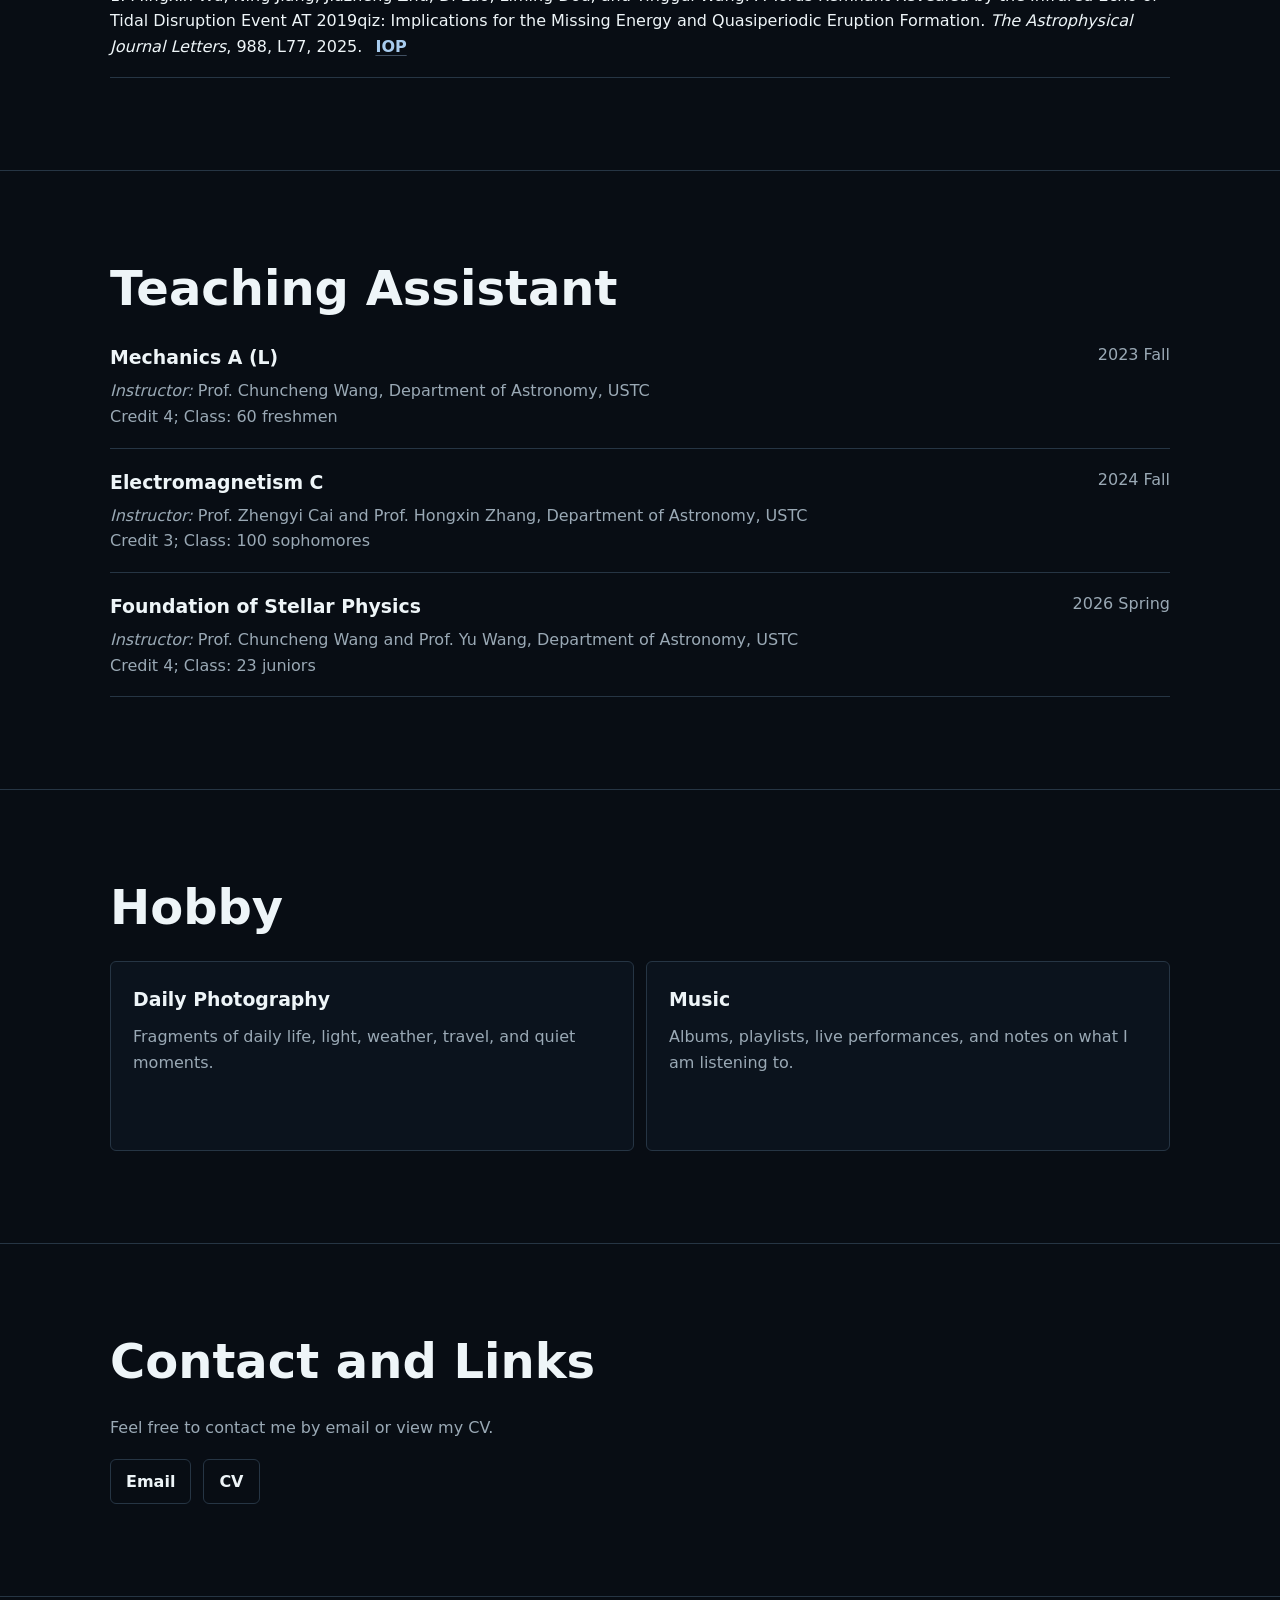
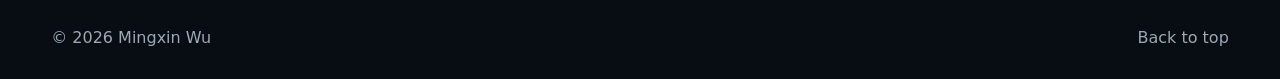
==== commit 25f5c6cb: "change hobby" ====
--- a/index.html
+++ b/index.html
@@ -138,12 +138,10 @@
           </div>
           <div class="hobby-grid">
             <a class="hobby-card" href="photography.html">
-              <span class="feature-index">01</span>
               <h3>Daily Photography</h3>
               <p>Fragments of daily life, light, weather, travel, and quiet moments.</p>
             </a>
             <a class="hobby-card" href="music.html">
-              <span class="feature-index">02</span>
               <h3>Music</h3>
               <p>Albums, playlists, live performances, and notes on what I am listening to.</p>
             </a>
--- a/styles.css
+++ b/styles.css
@@ -332,6 +332,11 @@
   border-color: var(--accent);
 }
 
+.hobby-card h3,
+.hobby-card p {
+  text-decoration: none;
+}
+
 .feature-index {
   display: block;
   margin-bottom: 34px;
@@ -416,7 +421,9 @@
 }
 
 .subpage-hero h1 {
-  max-width: 12ch;
+  max-width: none;
+  font-size: clamp(3rem, 7vw, 5.8rem);
+  line-height: 1;
 }
 
 .photo-grid,
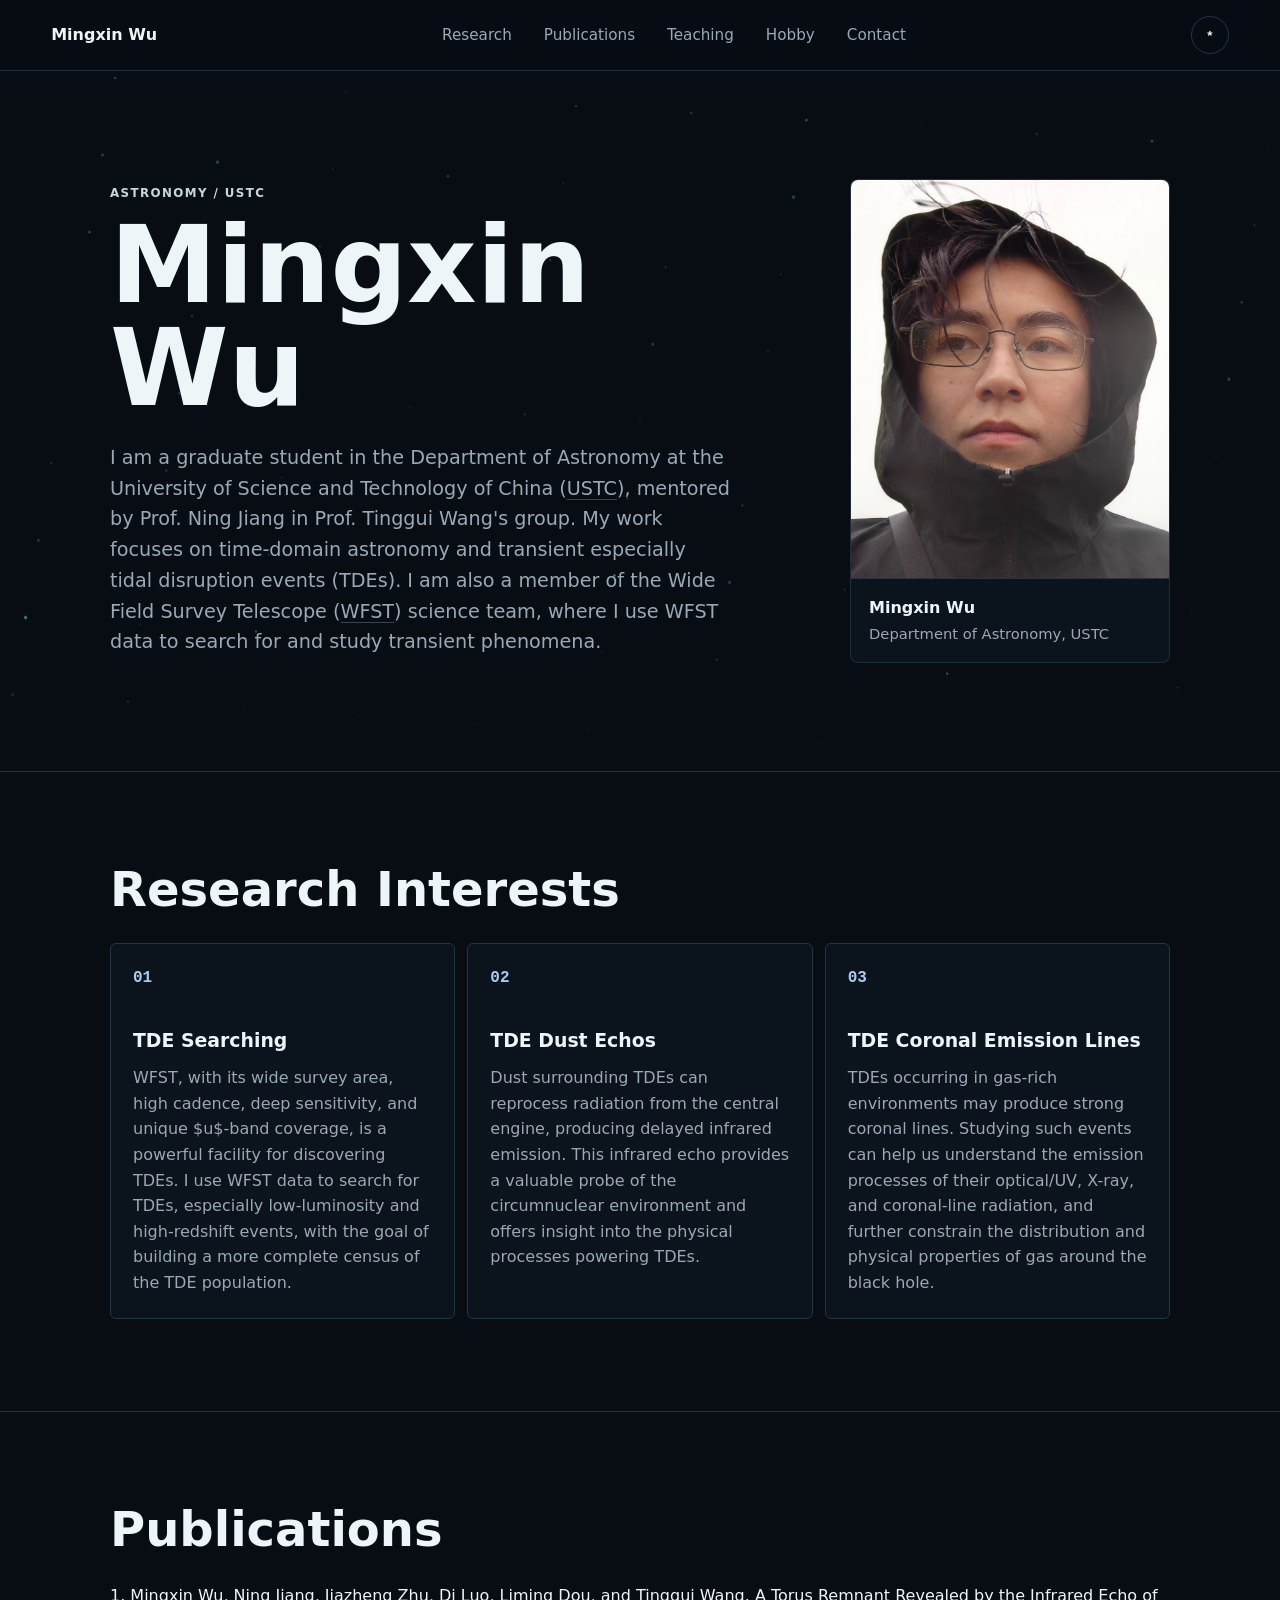
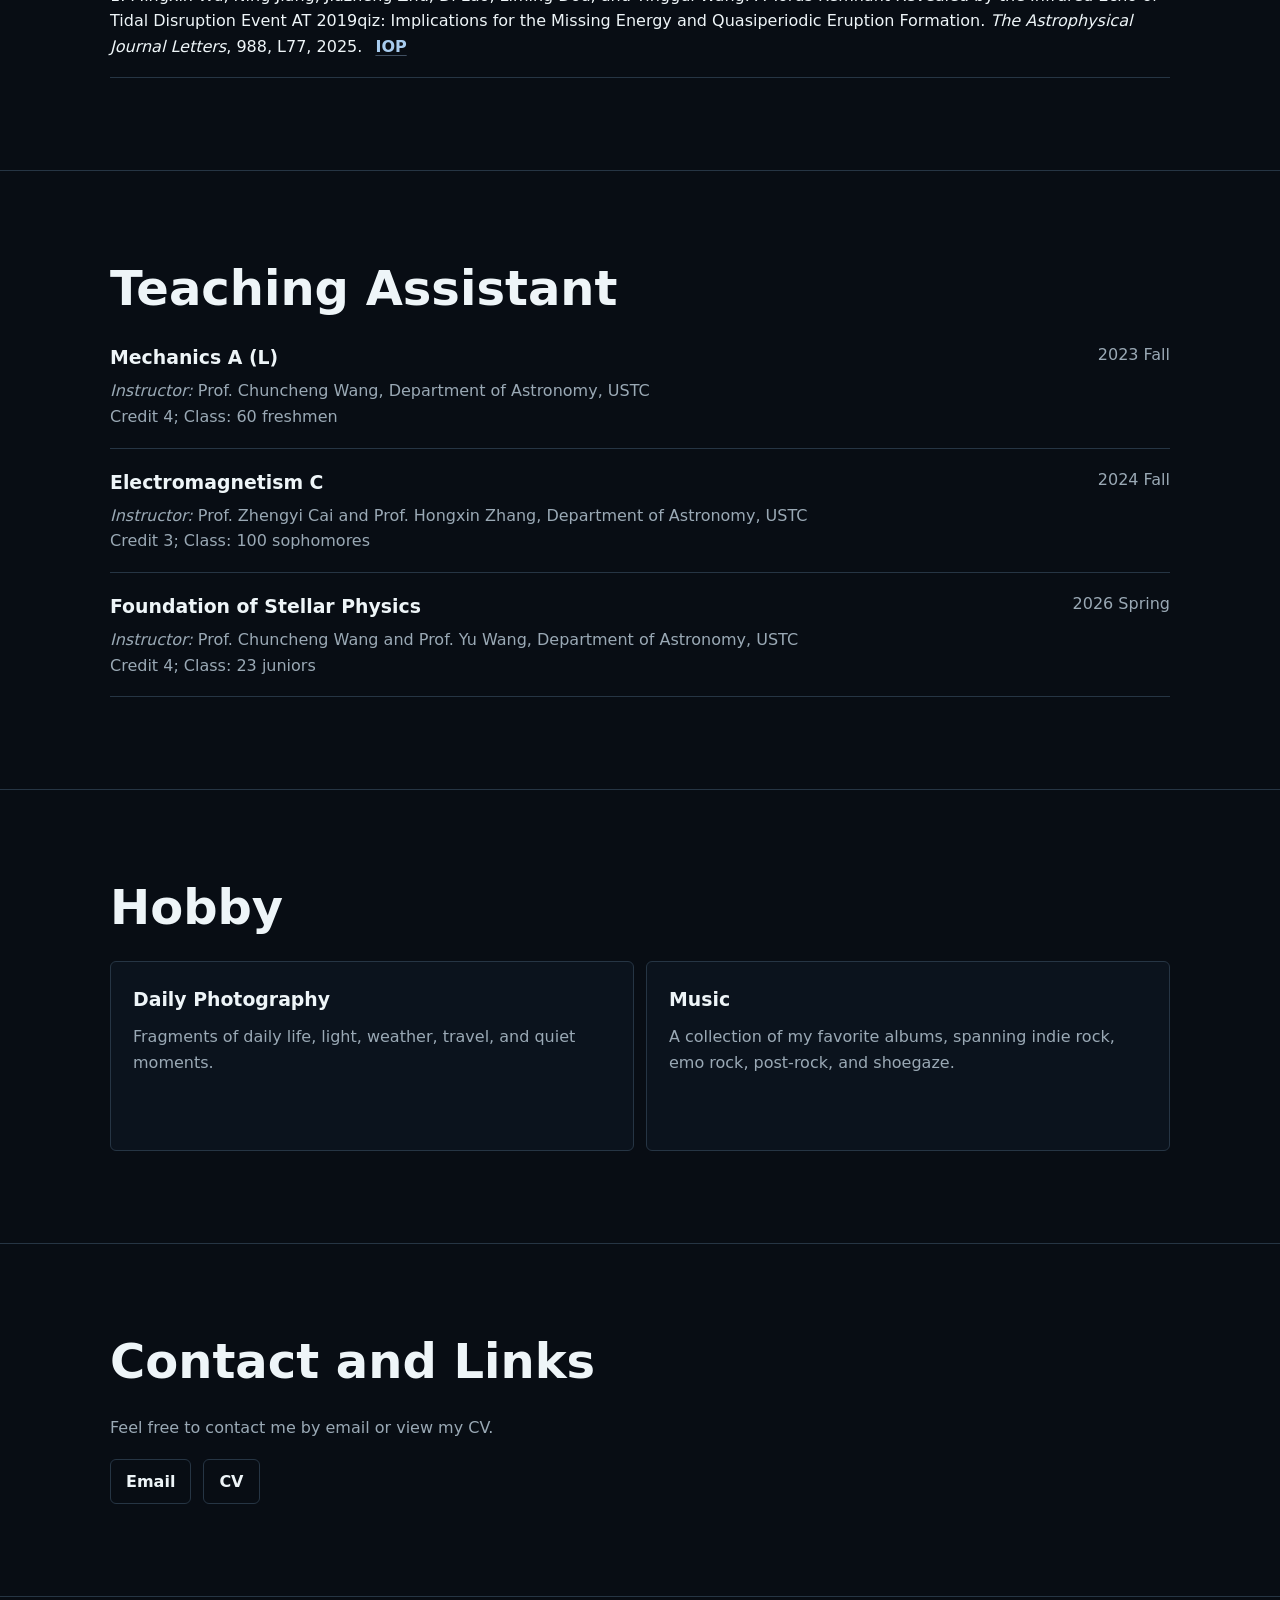
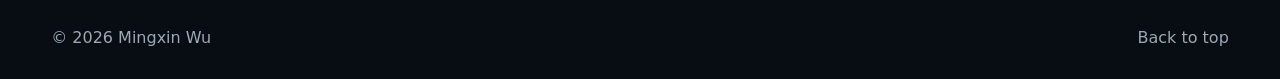
==== commit e1a00ca1: "change music" ====
--- a/index.html
+++ b/index.html
@@ -143,7 +143,7 @@
             </a>
             <a class="hobby-card" href="music.html">
               <h3>Music</h3>
-              <p>Albums, playlists, live performances, and notes on what I am listening to.</p>
+              <p>A collection of my favorite albums, spanning indie rock, emo rock, post-rock, and shoegaze.</p>
             </a>
           </div>
         </div>
--- a/styles.css
+++ b/styles.css
@@ -433,6 +433,57 @@
   gap: 12px;
 }
 
+.album-list {
+  display: grid;
+  gap: clamp(58px, 8vw, 92px);
+}
+
+.album-entry {
+  display: grid;
+  grid-template-columns: minmax(220px, 340px) minmax(0, 1fr);
+  gap: clamp(32px, 7vw, 82px);
+  align-items: center;
+}
+
+.album-cover {
+  display: block;
+  width: 100%;
+  aspect-ratio: 1;
+  object-fit: cover;
+  border: 1px solid var(--line);
+  background: var(--surface);
+}
+
+.album-copy {
+  max-width: 620px;
+  text-align: center;
+}
+
+.album-copy h2 {
+  font-size: clamp(1.7rem, 3vw, 2.4rem);
+  line-height: 1.2;
+}
+
+.album-copy p {
+  margin: 0;
+  color: var(--text);
+  font-size: 1.08rem;
+}
+
+.album-copy p + p {
+  margin-top: 14px;
+}
+
+.album-date {
+  margin-top: 16px !important;
+  font-size: 1.35rem !important;
+}
+
+.album-genre {
+  color: var(--muted) !important;
+  font-style: italic;
+}
+
 .placeholder-card p,
 .hobby-card p {
   margin: 0;
@@ -489,8 +540,17 @@
   .feature-grid,
   .hobby-grid,
   .photo-grid,
-  .music-list {
+  .music-list,
+  .album-entry {
     grid-template-columns: 1fr;
+  }
+
+  .album-cover {
+    max-width: 360px;
+  }
+
+  .album-copy {
+    text-align: left;
   }
 
   .project {
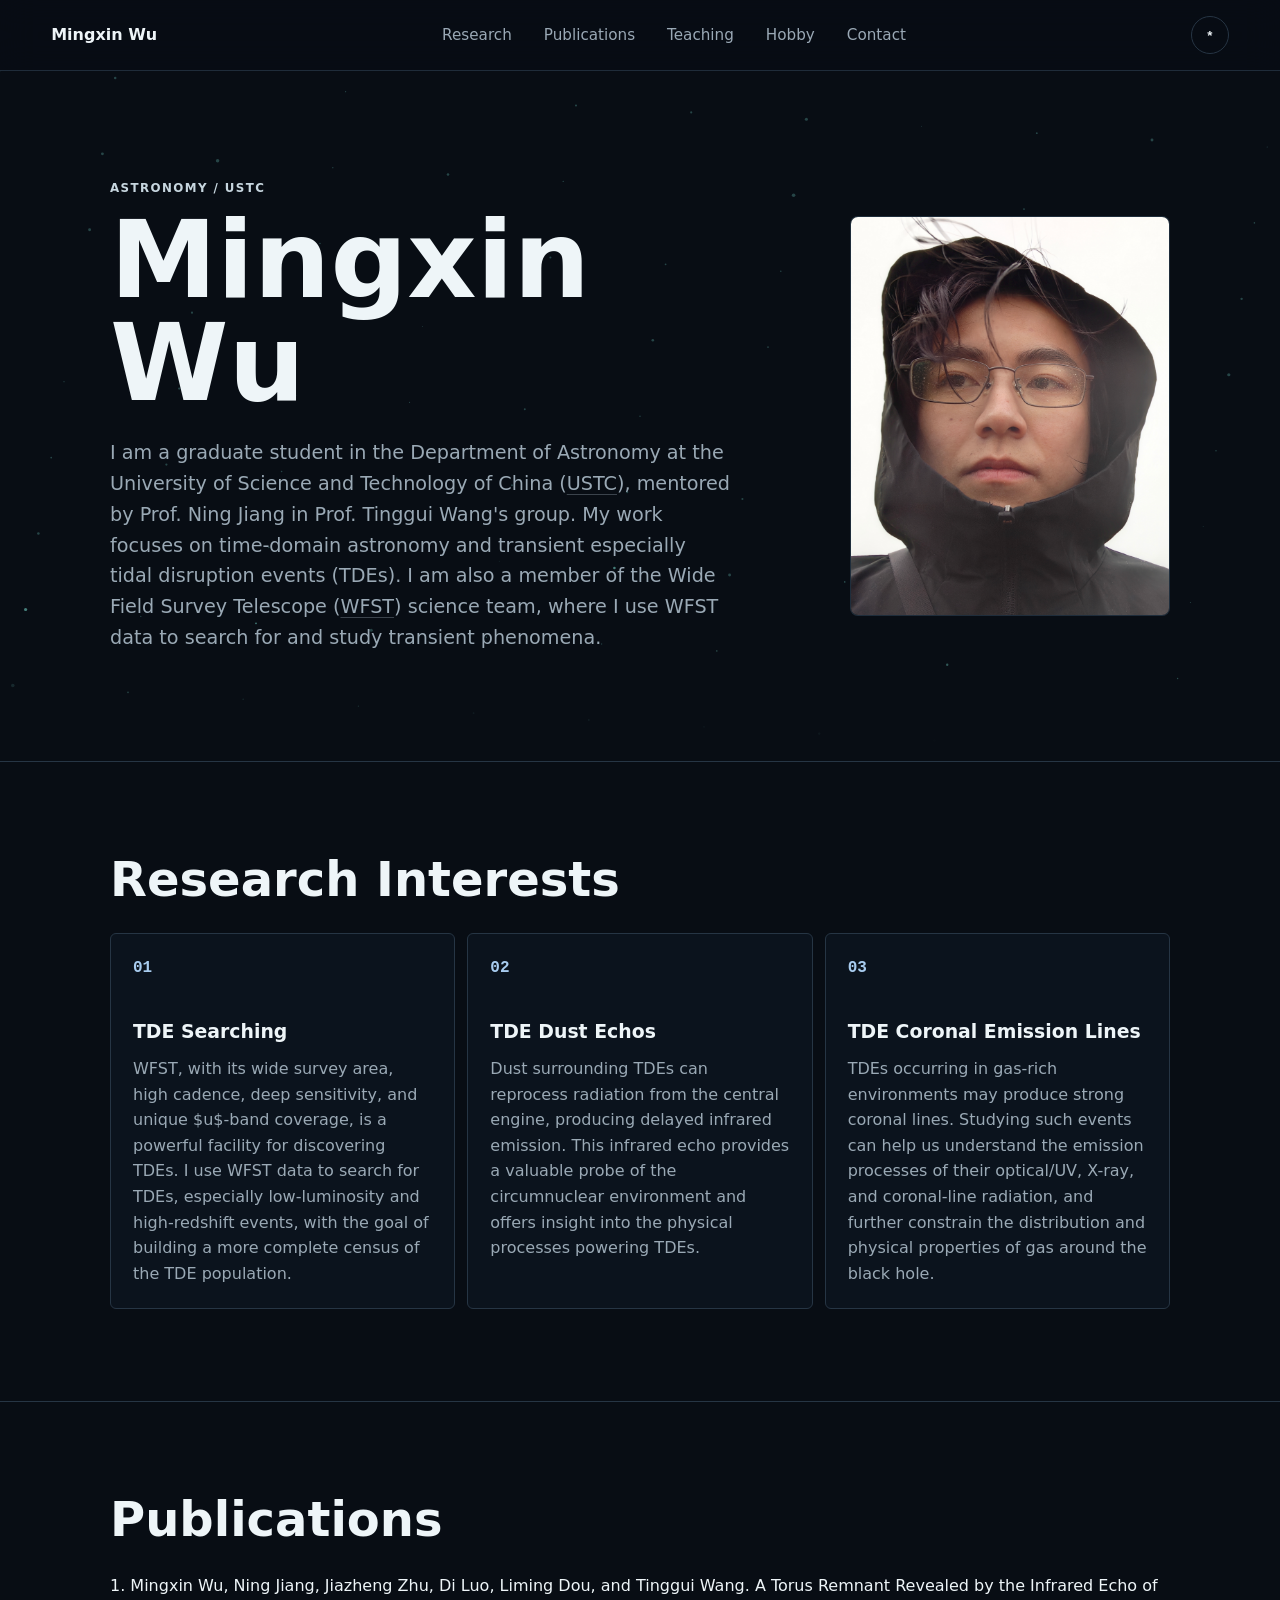
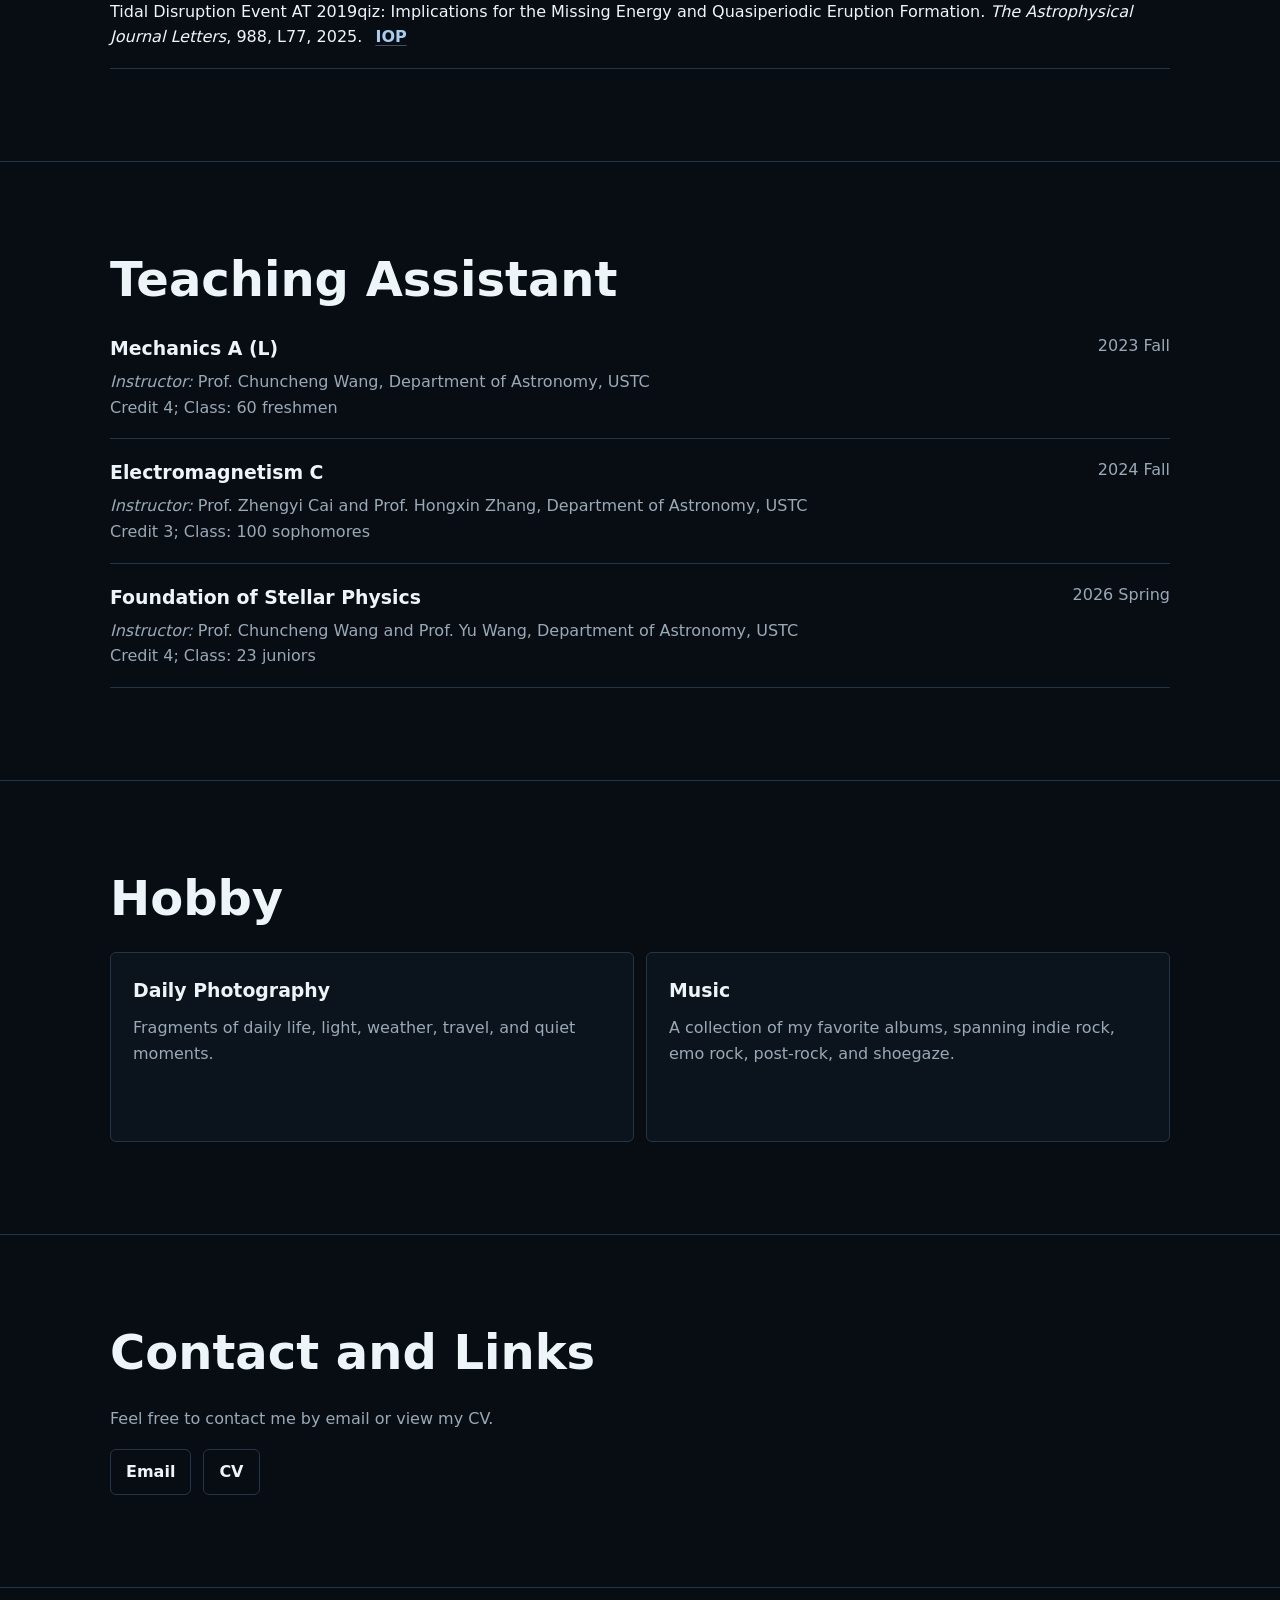
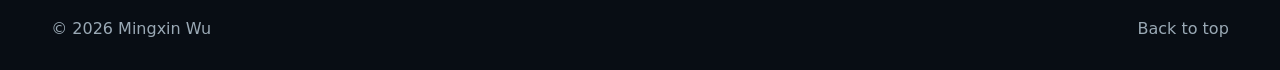
==== commit ec75fca3: "update" ====
--- a/index.html
+++ b/index.html
@@ -47,10 +47,6 @@
               onerror="this.onerror=null; this.src='assets/profile-placeholder.svg';"
               alt="Portrait of Mingxin Wu"
             >
-            <figcaption>
-              <strong>Mingxin Wu</strong>
-              <span>Department of Astronomy, USTC</span>
-            </figcaption>
           </figure>
         </div>
       </section>
@@ -173,3 +169,4 @@
     <script src="script.js?v=2"></script>
   </body>
 </html>
+
--- a/styles.css
+++ b/styles.css
@@ -433,6 +433,124 @@
   gap: 12px;
 }
 
+.photo-series {
+  padding-top: 28px;
+  border-top: 1px solid var(--line);
+}
+
+.photo-series + .photo-series {
+  margin-top: clamp(58px, 8vw, 92px);
+}
+
+.series-heading {
+  display: flex;
+  justify-content: flex-end;
+  margin-bottom: 24px;
+  text-align: right;
+}
+
+.series-heading > div {
+  display: grid;
+  justify-items: end;
+}
+
+.series-heading h2 {
+  color: var(--accent-strong);
+  font-size: clamp(1.8rem, 3vw, 2.6rem);
+}
+
+.series-heading p {
+  margin: 8px 0 0;
+  color: var(--muted);
+}
+
+.series-grid {
+  display: grid;
+  grid-template-columns: repeat(3, minmax(0, 1fr));
+  gap: 28px;
+}
+
+.photo-card {
+  margin: 0;
+  overflow: hidden;
+  border: 1px solid var(--line);
+  border-radius: 6px;
+  background: color-mix(in srgb, var(--surface) 72%, transparent);
+}
+
+.photo-card img {
+  display: block;
+  width: 100%;
+  aspect-ratio: 4 / 3;
+  object-fit: cover;
+  background: var(--surface);
+  cursor: zoom-in;
+}
+
+.photo-card figcaption {
+  display: grid;
+  gap: 8px;
+  padding: 18px;
+}
+
+.photo-card strong {
+  font-size: 1.35rem;
+}
+
+.photo-card span {
+  color: var(--muted);
+}
+
+.lightbox {
+  position: fixed;
+  inset: 0;
+  z-index: 100;
+  display: none;
+  place-items: center;
+  padding: 28px;
+  background: rgba(3, 7, 12, 0.92);
+}
+
+.lightbox.is-open {
+  display: grid;
+}
+
+.lightbox-image {
+  max-width: min(1200px, 94vw);
+  max-height: 84vh;
+  object-fit: contain;
+  border: 1px solid var(--line);
+  background: var(--bg);
+}
+
+.lightbox-caption {
+  display: grid;
+  gap: 4px;
+  max-width: min(900px, 94vw);
+  margin: 14px 0 0;
+  color: var(--muted);
+  text-align: center;
+}
+
+.lightbox-caption strong {
+  color: var(--text);
+}
+
+.lightbox-close {
+  position: absolute;
+  top: 18px;
+  right: 18px;
+  width: 42px;
+  height: 42px;
+  border: 1px solid var(--line);
+  border-radius: 50%;
+  background: color-mix(in srgb, var(--surface) 80%, transparent);
+  color: var(--text);
+  cursor: pointer;
+  font-size: 1.5rem;
+  line-height: 1;
+}
+
 .album-list {
   display: grid;
   gap: clamp(58px, 8vw, 92px);
@@ -540,9 +658,19 @@
   .feature-grid,
   .hobby-grid,
   .photo-grid,
+  .series-grid,
   .music-list,
   .album-entry {
     grid-template-columns: 1fr;
+  }
+
+  .series-heading {
+    justify-content: flex-start;
+    text-align: left;
+  }
+
+  .series-heading > div {
+    justify-items: start;
   }
 
   .album-cover {
@@ -591,3 +719,4 @@
     flex-direction: column;
   }
 }
+
